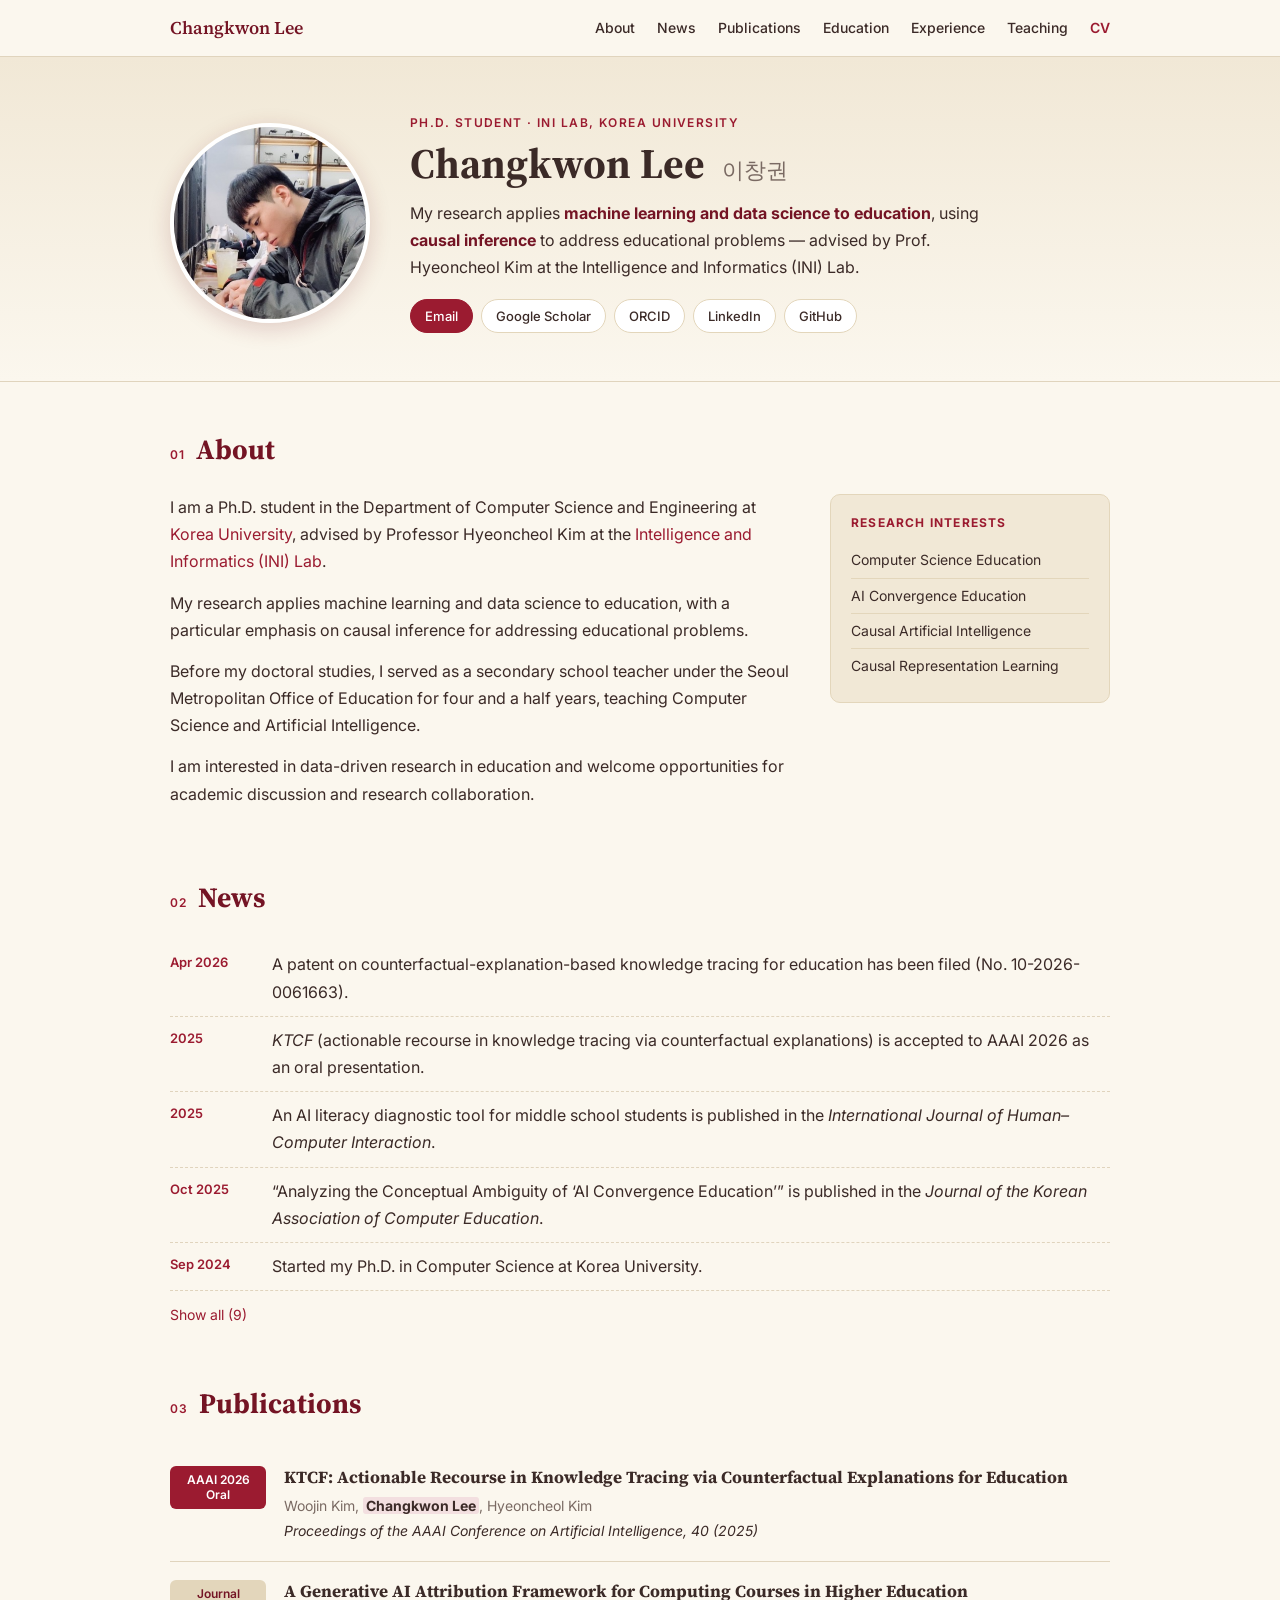
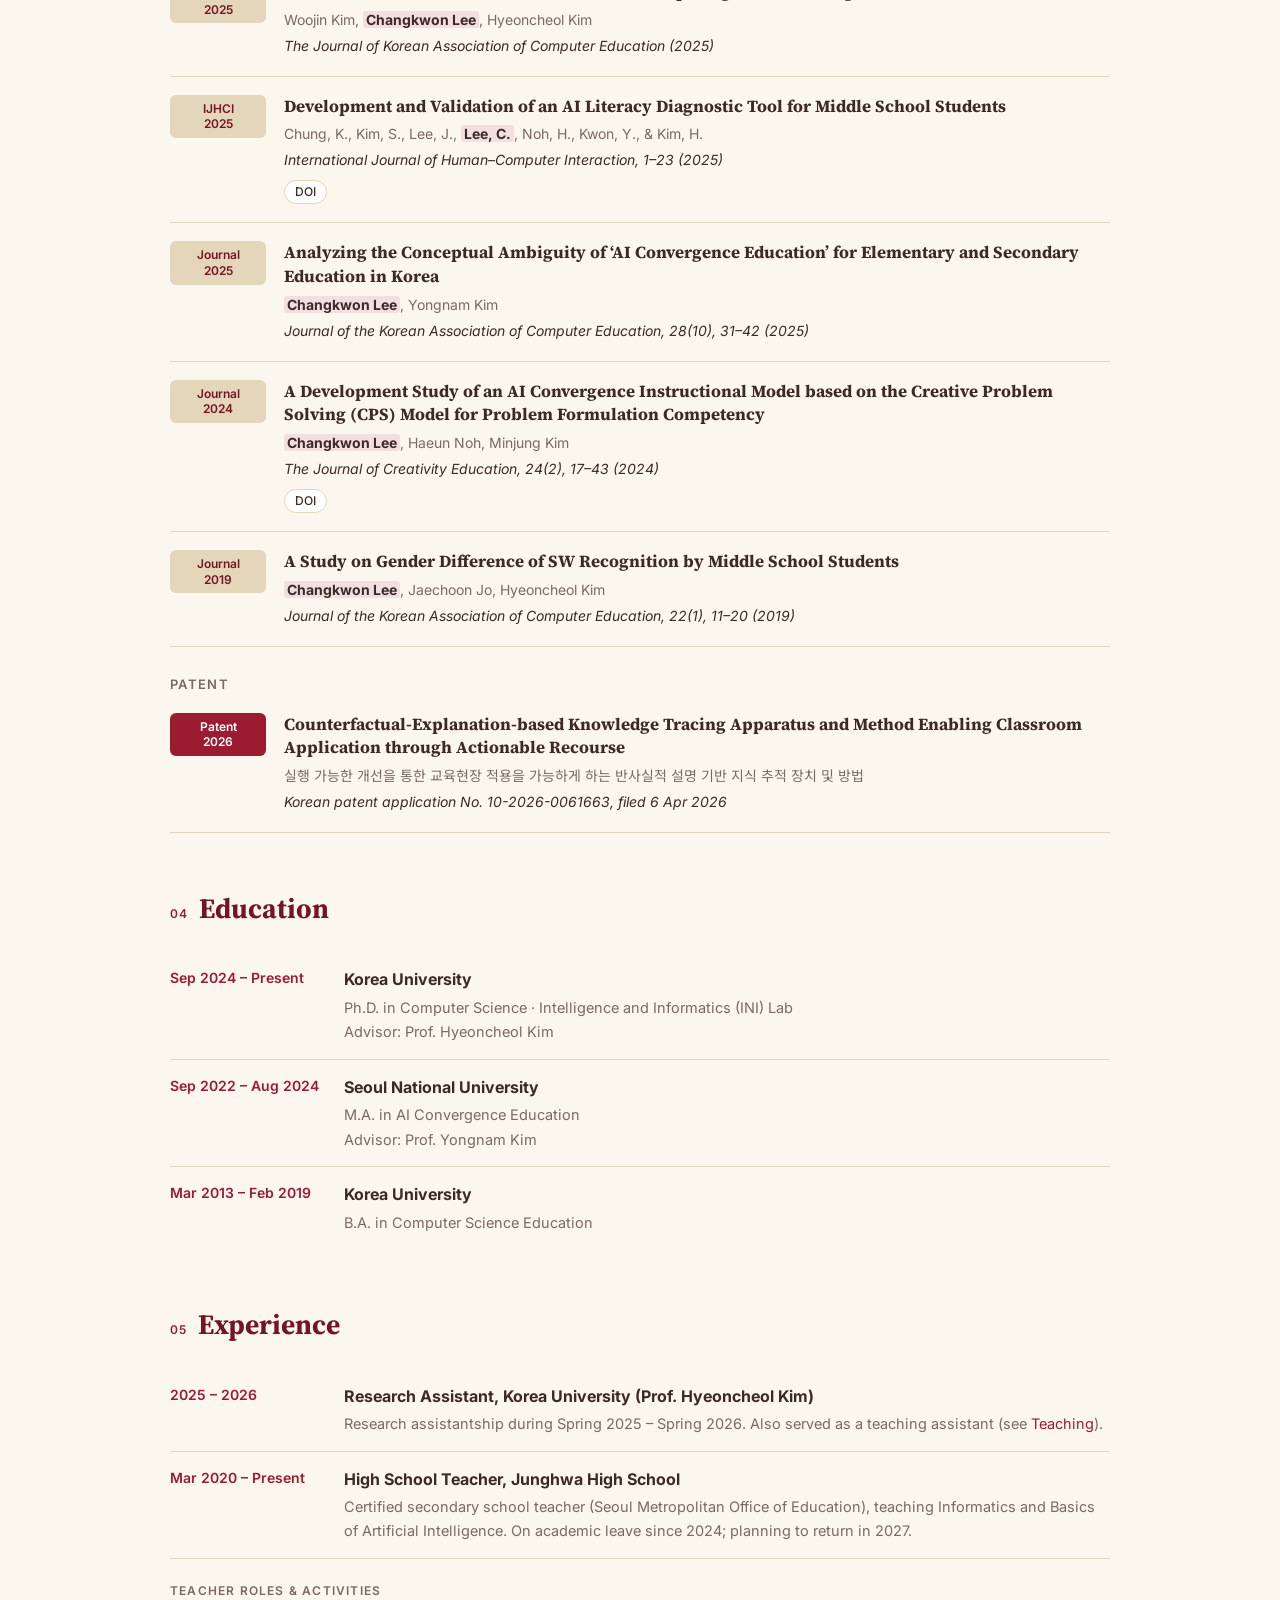
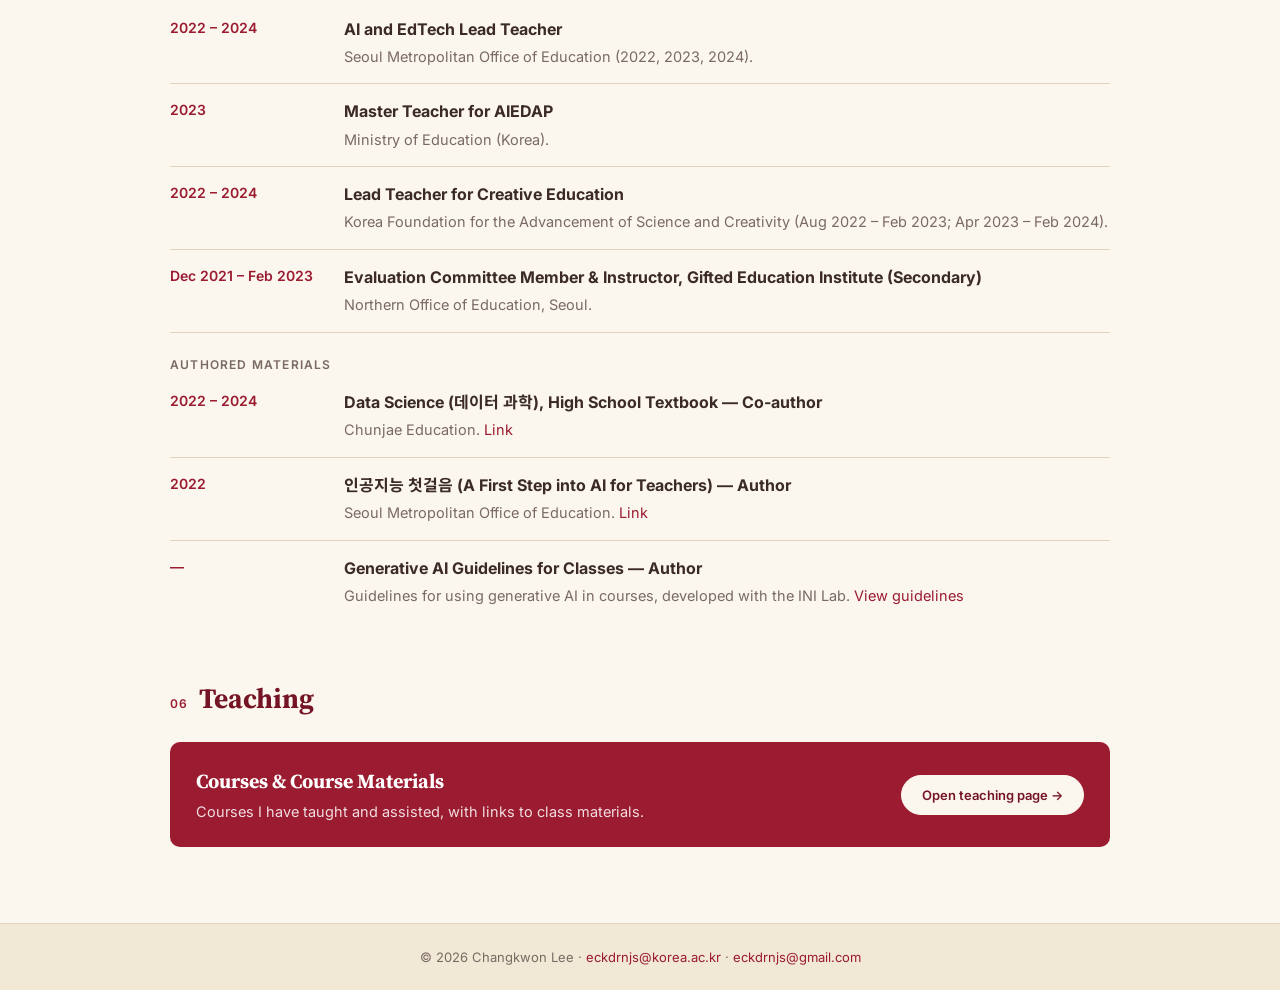
==== index.html @ 47984edf "Add personal website Single-page profile site (About, News, Publications, Education, Experience), a " ====
<!doctype html>
<html lang="en">
<head>
  <meta charset="utf-8">
  <meta name="viewport" content="width=device-width, initial-scale=1">
  <title>Changkwon Lee</title>
  <meta name="description" content="Changkwon Lee (이창권) — Ph.D. student at Korea University, INI Lab. Machine learning and causal inference for education.">
  <link rel="preconnect" href="https://fonts.googleapis.com">
  <link rel="preconnect" href="https://fonts.gstatic.com" crossorigin>
  <link href="https://fonts.googleapis.com/css2?family=Inter:wght@400;500;600&family=Noto+Sans+KR:wght@400;500&family=Source+Serif+4:wght@400;600&display=swap" rel="stylesheet">
  <link rel="stylesheet" href="css/style.css">
</head>
<body>

<header class="nav">
  <div class="nav-inner">
    <a class="brand" href="#top">Changkwon Lee</a>
    <ul>
      <li><a href="#about">About</a></li>
      <li><a href="#news">News</a></li>
      <li><a href="#publications">Publications</a></li>
      <li><a href="#education">Education</a></li>
      <li><a href="#experience">Experience</a></li>
      <li><a href="teaching.html">Teaching</a></li>
      <li><a class="cv" href="assets/Changkwon_Lee_CV.pdf" download>CV</a></li>
    </ul>
  </div>
</header>

<div class="hero" id="top">
  <div class="hero-inner">
    <img class="avatar" src="assets/profile.jpg" alt="Changkwon Lee">
    <div>
      <p class="eyebrow">Ph.D. Student · INI Lab, Korea University</p>
      <h1>Changkwon Lee <span>이창권</span></h1>
      <p class="lead">My research applies <b>machine learning and data science to education</b>, using <b>causal inference</b> to address educational problems — advised by Prof. Hyeoncheol Kim at the Intelligence and Informatics (INI) Lab.</p>
      <div class="links">
        <a class="btn primary" href="mailto:eckdrnjs@korea.ac.kr">Email</a>
        <a class="btn" href="https://scholar.google.com/citations?user=rTMNOsYAAAAJ&hl=en">Google Scholar</a>
        <a class="btn" href="https://orcid.org/0009-0001-4716-3654">ORCID</a>
        <a class="btn" href="https://www.linkedin.com/in/changkwon-lee-1b3546432/">LinkedIn</a>
        <a class="btn" href="https://github.com/imkwony">GitHub</a>
      </div>
    </div>
  </div>
</div>

<main>

<section id="about">
  <h2><small>01</small>About</h2>
  <div class="about-grid">
    <div>
      <p>I am a Ph.D. student in the Department of Computer Science and Engineering at <a href="https://www.korea.ac.kr/">Korea University</a>, advised by Professor Hyeoncheol Kim at the <a href="https://ini.korea.ac.kr/">Intelligence and Informatics (INI) Lab</a>.</p>
      <p>My research applies machine learning and data science to education, with a particular emphasis on causal inference for addressing educational problems.</p>
      <p>Before my doctoral studies, I served as a secondary school teacher under the Seoul Metropolitan Office of Education for four and a half years, teaching Computer Science and Artificial Intelligence.</p>
      <p>I am interested in data-driven research in education and welcome opportunities for academic discussion and research collaboration.</p>
    </div>
    <aside class="card">
      <h3>Research Interests</h3>
      <ul>
        <li>Computer Science Education</li>
        <li>AI Convergence Education</li>
        <li>Causal Artificial Intelligence</li>
        <li>Causal Representation Learning</li>
      </ul>
    </aside>
  </div>
</section>

<section id="news">
  <h2><small>02</small>News</h2>
  <ul class="news">
    <li><span class="date">Apr 2026</span><span>A patent on counterfactual-explanation-based knowledge tracing for education has been filed (No. 10-2026-0061663).</span></li>
    <li><span class="date">2025</span><span><i>KTCF</i> (actionable recourse in knowledge tracing via counterfactual explanations) is accepted to AAAI 2026 as an oral presentation.</span></li>
    <li><span class="date">2025</span><span>An AI literacy diagnostic tool for middle school students is published in the <i>International Journal of Human–Computer Interaction</i>.</span></li>
    <li><span class="date">Oct 2025</span><span>“Analyzing the Conceptual Ambiguity of ‘AI Convergence Education’” is published in the <i>Journal of the Korean Association of Computer Education</i>.</span></li>
    <li><span class="date">Sep 2024</span><span>Started my Ph.D. in Computer Science at Korea University.</span></li>
    <li class="extra"><span class="date">Aug 2024</span><span>Graduated with an M.A. in AI Convergence Education from Seoul National University.</span></li>
    <li class="extra"><span class="date">2024</span><span>A study on a CPS-based AI convergence instructional model is published in <i>The Journal of Creativity Education</i>.</span></li>
    <li class="extra"><span class="date">Mar 2020</span><span>Became a certified secondary school teacher in the Seoul Metropolitan Office of Education (Junghwa High School).</span></li>
    <li class="extra"><span class="date">Feb 2019</span><span>Graduated with a B.A. in Computer Science Education from Korea University.</span></li>
  </ul>
  <button class="more" id="news-more" type="button">Show all</button>
</section>

<section id="publications">
  <h2><small>03</small>Publications</h2>

  <article class="pub">
    <div class="tag">AAAI 2026<br>Oral</div>
    <div>
      <h3>KTCF: Actionable Recourse in Knowledge Tracing via Counterfactual Explanations for Education</h3>
      <div class="authors">Woojin Kim, <b>Changkwon Lee</b>, Hyeoncheol Kim</div>
      <div class="venue">Proceedings of the AAAI Conference on Artificial Intelligence, 40 (2025)</div>
    </div>
  </article>

  <article class="pub">
    <div class="tag alt">Journal<br>2025</div>
    <div>
      <h3>A Generative AI Attribution Framework for Computing Courses in Higher Education</h3>
      <div class="authors">Woojin Kim, <b>Changkwon Lee</b>, Hyeoncheol Kim</div>
      <div class="venue">The Journal of Korean Association of Computer Education (2025)</div>
    </div>
  </article>

  <article class="pub">
    <div class="tag alt">IJHCI<br>2025</div>
    <div>
      <h3>Development and Validation of an AI Literacy Diagnostic Tool for Middle School Students</h3>
      <div class="authors">Chung, K., Kim, S., Lee, J., <b>Lee, C.</b>, Noh, H., Kwon, Y., &amp; Kim, H.</div>
      <div class="venue">International Journal of Human–Computer Interaction, 1–23 (2025)</div>
      <div class="links"><a class="btn" href="https://doi.org/10.1080/10447318.2025.2595309">DOI</a></div>
    </div>
  </article>

  <article class="pub">
    <div class="tag alt">Journal<br>2025</div>
    <div>
      <h3>Analyzing the Conceptual Ambiguity of ‘AI Convergence Education’ for Elementary and Secondary Education in Korea</h3>
      <div class="authors"><b>Changkwon Lee</b>, Yongnam Kim</div>
      <div class="venue">Journal of the Korean Association of Computer Education, 28(10), 31–42 (2025)</div>
    </div>
  </article>

  <article class="pub">
    <div class="tag alt">Journal<br>2024</div>
    <div>
      <h3>A Development Study of an AI Convergence Instructional Model based on the Creative Problem Solving (CPS) Model for Problem Formulation Competency</h3>
      <div class="authors"><b>Changkwon Lee</b>, Haeun Noh, Minjung Kim</div>
      <div class="venue">The Journal of Creativity Education, 24(2), 17–43 (2024)</div>
      <div class="links"><a class="btn" href="http://dx.doi.org/10.36358/JCE.2024.24.2.17">DOI</a></div>
    </div>
  </article>

  <article class="pub">
    <div class="tag alt">Journal<br>2019</div>
    <div>
      <h3>A Study on Gender Difference of SW Recognition by Middle School Students</h3>
      <div class="authors"><b>Changkwon Lee</b>, Jaechoon Jo, Hyeoncheol Kim</div>
      <div class="venue">Journal of the Korean Association of Computer Education, 22(1), 11–20 (2019)</div>
    </div>
  </article>

  <p class="subhead">Patent</p>
  <article class="pub">
    <div class="tag">Patent<br>2026</div>
    <div>
      <h3>Counterfactual-Explanation-based Knowledge Tracing Apparatus and Method Enabling Classroom Application through Actionable Recourse</h3>
      <div class="authors">실행 가능한 개선을 통한 교육현장 적용을 가능하게 하는 반사실적 설명 기반 지식 추적 장치 및 방법</div>
      <div class="venue">Korean patent application No. 10-2026-0061663, filed 6 Apr 2026</div>
    </div>
  </article>
</section>

<section id="education">
  <h2><small>04</small>Education</h2>
  <div class="tl">
    <div class="when">Sep 2024 – Present</div>
    <div><h3>Korea University</h3><p>Ph.D. in Computer Science · Intelligence and Informatics (INI) Lab<br>Advisor: Prof. Hyeoncheol Kim</p></div>
  </div>
  <div class="tl">
    <div class="when">Sep 2022 – Aug 2024</div>
    <div><h3>Seoul National University</h3><p>M.A. in AI Convergence Education<br>Advisor: Prof. Yongnam Kim</p></div>
  </div>
  <div class="tl">
    <div class="when">Mar 2013 – Feb 2019</div>
    <div><h3>Korea University</h3><p>B.A. in Computer Science Education</p></div>
  </div>
</section>

<section id="experience">
  <h2><small>05</small>Experience</h2>

  <div class="tl">
    <div class="when">2025 – 2026</div>
    <div><h3>Research Assistant, Korea University (Prof. Hyeoncheol Kim)</h3><p>Research assistantship during Spring 2025 – Spring 2026. Also served as a teaching assistant (see <a href="teaching.html">Teaching</a>).</p></div>
  </div>
  <div class="tl">
    <div class="when">Mar 2020 – Present</div>
    <div><h3>High School Teacher, Junghwa High School</h3><p>Certified secondary school teacher (Seoul Metropolitan Office of Education), teaching Informatics and Basics of Artificial Intelligence. On academic leave since 2024; planning to return in 2027.</p></div>
  </div>

  <p class="tl-group">Teacher Roles &amp; Activities</p>
  <div class="tl">
    <div class="when">2022 – 2024</div>
    <div><h3>AI and EdTech Lead Teacher</h3><p>Seoul Metropolitan Office of Education (2022, 2023, 2024).</p></div>
  </div>
  <div class="tl">
    <div class="when">2023</div>
    <div><h3>Master Teacher for AIEDAP</h3><p>Ministry of Education (Korea).</p></div>
  </div>
  <div class="tl">
    <div class="when">2022 – 2024</div>
    <div><h3>Lead Teacher for Creative Education</h3><p>Korea Foundation for the Advancement of Science and Creativity (Aug 2022 – Feb 2023; Apr 2023 – Feb 2024).</p></div>
  </div>
  <div class="tl">
    <div class="when">Dec 2021 – Feb 2023</div>
    <div><h3>Evaluation Committee Member &amp; Instructor, Gifted Education Institute (Secondary)</h3><p>Northern Office of Education, Seoul.</p></div>
  </div>

  <p class="tl-group">Authored Materials</p>
  <div class="tl">
    <div class="when">2022 – 2024</div>
    <div><h3>Data Science (데이터 과학), High School Textbook — Co-author</h3><p>Chunjae Education. <a href="https://text.tsherpa.co.kr/high/book.html?bookcode=text-high-info-30-info-04">Link</a></p></div>
  </div>
  <div class="tl">
    <div class="when">2022</div>
    <div><h3>인공지능 첫걸음 (A First Step into AI for Teachers) — Author</h3><p>Seoul Metropolitan Office of Education. <a href="https://buseo.sen.go.kr/buseo/bu10/user/bbs/BD_selectBbs.do?q_bbsSn=1240&amp;q_bbsDocNo=20221228140903000">Link</a></p></div>
  </div>
  <div class="tl">
    <div class="when">—</div>
    <div><h3>Generative AI Guidelines for Classes — Author</h3><p>Guidelines for using generative AI in courses, developed with the INI Lab. <a href="https://ini.korea.ac.kr/pages/guidelines/">View guidelines</a></p></div>
  </div>
</section>

<section id="teaching">
  <h2><small>06</small>Teaching</h2>
  <div class="teach-card">
    <div>
      <h3>Courses &amp; Course Materials</h3>
      <p>Courses I have taught and assisted, with links to class materials.</p>
    </div>
    <a class="btn" href="teaching.html">Open teaching page →</a>
  </div>
</section>

</main>

<footer>
  © <span id="year"></span> Changkwon Lee · <a href="mailto:eckdrnjs@korea.ac.kr">eckdrnjs@korea.ac.kr</a> · <a href="mailto:eckdrnjs@gmail.com">eckdrnjs@gmail.com</a>
</footer>

<script src="js/main.js"></script>
</body>
</html>
---- css/style.css ----
:root {
  --crimson: #9b1b30;
  --crimson-dark: #741424;
  --crimson-soft: #f3dfe0;
  --beige: #f1e8d6;
  --beige-dark: #e3d6bb;
  --cream: #fbf7ee;
  --ink: #3b2a27;
  --muted: #7a6a63;
  --line: #e0d4bd;
  --serif: "Source Serif 4", "Noto Serif KR", Georgia, serif;
  --sans: "Inter", "Noto Sans KR", system-ui, -apple-system, "Segoe UI", sans-serif;
}

* { box-sizing: border-box; }
html { scroll-behavior: smooth; scroll-padding-top: 72px; }
body {
  margin: 0;
  background: var(--cream);
  color: var(--ink);
  font-family: var(--sans);
  font-size: 16px;
  line-height: 1.7;
}
a { color: var(--crimson); text-decoration: none; }
a:hover { text-decoration: underline; }

/* ---------- nav ---------- */
.nav {
  position: sticky; top: 0; z-index: 10;
  background: rgba(251, 247, 238, .92);
  backdrop-filter: blur(8px);
  border-bottom: 1px solid var(--line);
}
.nav-inner {
  max-width: 980px; margin: 0 auto; padding: 0 20px;
  display: flex; align-items: center; justify-content: space-between;
  height: 56px;
}
.brand { font-family: var(--serif); font-weight: 600; font-size: 18px; color: var(--crimson-dark); }
.nav ul { display: flex; gap: 22px; list-style: none; margin: 0; padding: 0; }
.nav ul a { color: var(--ink); font-size: 14px; font-weight: 500; }
.nav ul a:hover { color: var(--crimson); text-decoration: none; }
.nav ul a.cv { color: var(--crimson); font-weight: 600; }

/* ---------- hero ---------- */
.hero {
  background: linear-gradient(180deg, var(--beige) 0%, var(--cream) 100%);
  border-bottom: 1px solid var(--line);
}
.hero-inner {
  max-width: 980px; margin: 0 auto; padding: 56px 20px 48px;
  display: flex; gap: 40px; align-items: center;
}
.avatar {
  width: 200px; height: 200px; border-radius: 50%; object-fit: cover; object-position: 50% 30%;
  border: 4px solid #fff; box-shadow: 0 6px 22px rgba(116, 20, 36, .18); flex: none;
}
.eyebrow {
  font-size: 12px; font-weight: 600; letter-spacing: .12em; text-transform: uppercase;
  color: var(--crimson); margin: 0 0 6px;
}
.hero h1 { font-family: var(--serif); font-size: 42px; line-height: 1.15; margin: 0 0 12px; color: var(--ink); }
.hero h1 span { font-size: 22px; font-weight: 400; color: var(--muted); margin-left: 8px; }
.hero p.lead { margin: 0 0 18px; max-width: 580px; }
.hero p.lead b { color: var(--crimson-dark); }
.links { display: flex; flex-wrap: wrap; gap: 8px; }
.btn {
  display: inline-block; padding: 5px 14px; font-size: 13px; font-weight: 500;
  border: 1px solid var(--beige-dark); border-radius: 999px; background: #fff; color: var(--ink);
}
.btn:hover { border-color: var(--crimson); color: var(--crimson); text-decoration: none; }
.btn.primary { background: var(--crimson); border-color: var(--crimson); color: #fff; }
.btn.primary:hover { background: var(--crimson-dark); color: #fff; }

/* ---------- sections ---------- */
main { max-width: 980px; margin: 0 auto; padding: 0 20px 60px; }
section { padding: 44px 0 8px; }
section > h2 {
  font-family: var(--serif); font-size: 28px; margin: 0 0 20px; color: var(--crimson-dark);
  display: flex; align-items: baseline; gap: 12px;
}
section > h2 small { font-family: var(--sans); font-size: 12px; font-weight: 600; color: var(--crimson); letter-spacing: .05em; }

.about-grid { display: grid; grid-template-columns: 1fr 280px; gap: 36px; align-items: start; }
.about-grid p { margin: 0 0 14px; }
.card { background: var(--beige); border: 1px solid var(--beige-dark); border-radius: 10px; padding: 18px 20px; }
.card h3 { margin: 0 0 10px; font-size: 12px; letter-spacing: .1em; text-transform: uppercase; color: var(--crimson); }
.card ul { margin: 0; padding: 0; list-style: none; }
.card li { padding: 7px 0; border-top: 1px solid var(--beige-dark); font-size: 14px; line-height: 1.45; }
.card li:first-child { border-top: 0; }

/* news */
.news { list-style: none; margin: 0; padding: 0; }
.news li { display: grid; grid-template-columns: 90px 1fr; gap: 12px; padding: 10px 0; border-bottom: 1px dashed var(--line); }
.news .date { font-size: 13px; font-weight: 600; color: var(--crimson); }
.news li.extra { display: none; }
.news.open li.extra { display: grid; }
.more { margin-top: 12px; background: none; border: 0; color: var(--crimson); font: inherit; font-size: 14px; cursor: pointer; padding: 0; }
.more:hover { text-decoration: underline; }

/* publications */
.pub { display: grid; grid-template-columns: 96px 1fr; gap: 18px; padding: 18px 0; border-bottom: 1px solid var(--line); }
.tag {
  height: fit-content; text-align: center; font-size: 12px; font-weight: 600; line-height: 1.3;
  padding: 6px 4px; border-radius: 6px; background: var(--crimson); color: #fff;
}
.tag.alt { background: var(--beige-dark); color: var(--crimson-dark); }
.pub h3 { margin: 0 0 4px; font-family: var(--serif); font-size: 17px; line-height: 1.4; }
.pub .authors { font-size: 14px; color: var(--muted); }
.pub .authors b { color: var(--ink); background: var(--crimson-soft); padding: 0 3px; border-radius: 3px; }
.pub .venue { font-size: 14px; font-style: italic; margin-top: 2px; }
.pub .links { margin-top: 8px; }
.pub .btn { padding: 1px 10px; font-size: 12px; }
.subhead { font-size: 13px; font-weight: 600; text-transform: uppercase; letter-spacing: .1em; color: var(--muted); margin: 26px 0 0; }

/* timeline */
.tl { display: grid; grid-template-columns: 150px 1fr; gap: 6px 24px; padding: 14px 0; border-bottom: 1px solid var(--line); }
.tl:last-child { border-bottom: 0; }
.tl .when { font-size: 14px; font-weight: 600; color: var(--crimson); }
.tl h3 { margin: 0; font-size: 16px; }
.tl p { margin: 2px 0 0; font-size: 14.5px; color: var(--muted); }
.tl-group { font-size: 12px; font-weight: 600; letter-spacing: .1em; text-transform: uppercase; color: var(--muted); margin: 22px 0 0; }

/* teaching */
.teach-card { display: flex; gap: 20px; justify-content: space-between; align-items: center; flex-wrap: wrap; background: var(--crimson); color: #fff; border-radius: 10px; padding: 22px 26px; margin-bottom: 8px; }
.teach-card h3 { margin: 0 0 2px; font-family: var(--serif); font-size: 20px; }
.teach-card p { margin: 0; opacity: .85; font-size: 14.5px; }
.teach-card .btn { background: var(--cream); border-color: var(--cream); color: var(--crimson-dark); font-weight: 600; padding: 8px 20px; }
.teach-card .btn:hover { background: #fff; color: var(--crimson); }

footer { border-top: 1px solid var(--line); background: var(--beige); text-align: center; font-size: 13px; color: var(--muted); padding: 22px 20px; }

/* ---------- mobile ---------- */
@media (max-width: 760px) {
  .nav ul { gap: 12px; overflow-x: auto; }
  .nav ul a { font-size: 13px; white-space: nowrap; }
  .brand { display: none; }
  .hero-inner { flex-direction: column; text-align: center; padding-top: 36px; }
  .hero h1 { font-size: 34px; }
  .links { justify-content: center; }
  .about-grid { grid-template-columns: 1fr; }
  .pub { grid-template-columns: 1fr; gap: 8px; }
  .tag { width: fit-content; padding: 3px 12px; }
  .tl { grid-template-columns: 1fr; gap: 2px; }
  .news li { grid-template-columns: 1fr; gap: 0; }
}

/* ---------- teaching page ---------- */
.teaching-page { padding-top: 40px; }
.page-title { font-family: var(--serif); font-size: 34px; margin: 0 0 6px; color: var(--crimson-dark); }
.page-sub { color: var(--muted); margin: 0 0 12px; font-size: 15px; }
h2.year { font-family: var(--serif); font-size: 22px; margin: 34px 0 10px; color: var(--crimson-dark); }
h2.year.in-progress { margin-top: 54px; padding-top: 24px; border-top: 2px solid var(--crimson); }
.table-wrap { overflow-x: auto; }
table.courses { width: 100%; border-collapse: collapse; font-size: 14.5px; }
.courses th { text-align: left; font-size: 12px; letter-spacing: .08em; text-transform: uppercase; color: var(--muted); border-bottom: 2px solid var(--beige-dark); padding: 8px 12px; }
.courses td { padding: 10px 12px; border-bottom: 1px solid var(--line); vertical-align: middle; }
.courses tbody tr:hover { background: var(--beige); }
.courses .none { color: var(--muted); }
.courses .btn { padding: 1px 12px; font-size: 12.5px; white-space: nowrap; }

dialog#gate { border: 1px solid var(--beige-dark); border-radius: 12px; padding: 24px 26px; background: var(--cream); color: var(--ink); width: min(360px, 90vw); box-shadow: 0 12px 40px rgba(59, 42, 39, .3); }
dialog#gate::backdrop { background: rgba(59, 42, 39, .45); }
#gate h3 { margin: 0 0 14px; font-family: var(--serif); color: var(--crimson-dark); }
#gate label { display: block; font-size: 13px; font-weight: 500; margin-bottom: 10px; }
#gate input { display: block; width: 100%; margin-top: 4px; padding: 8px 10px; font: inherit; border: 1px solid var(--beige-dark); border-radius: 6px; background: #fff; }
#gate input:focus { outline: 2px solid var(--crimson); outline-offset: 0; }
#gate .err { color: var(--crimson); font-size: 13px; margin: 0 0 8px; }
#gate .actions { display: flex; justify-content: flex-end; gap: 8px; margin-top: 14px; }
#gate .btn { cursor: pointer; font: inherit; font-size: 13px; padding: 6px 16px; }
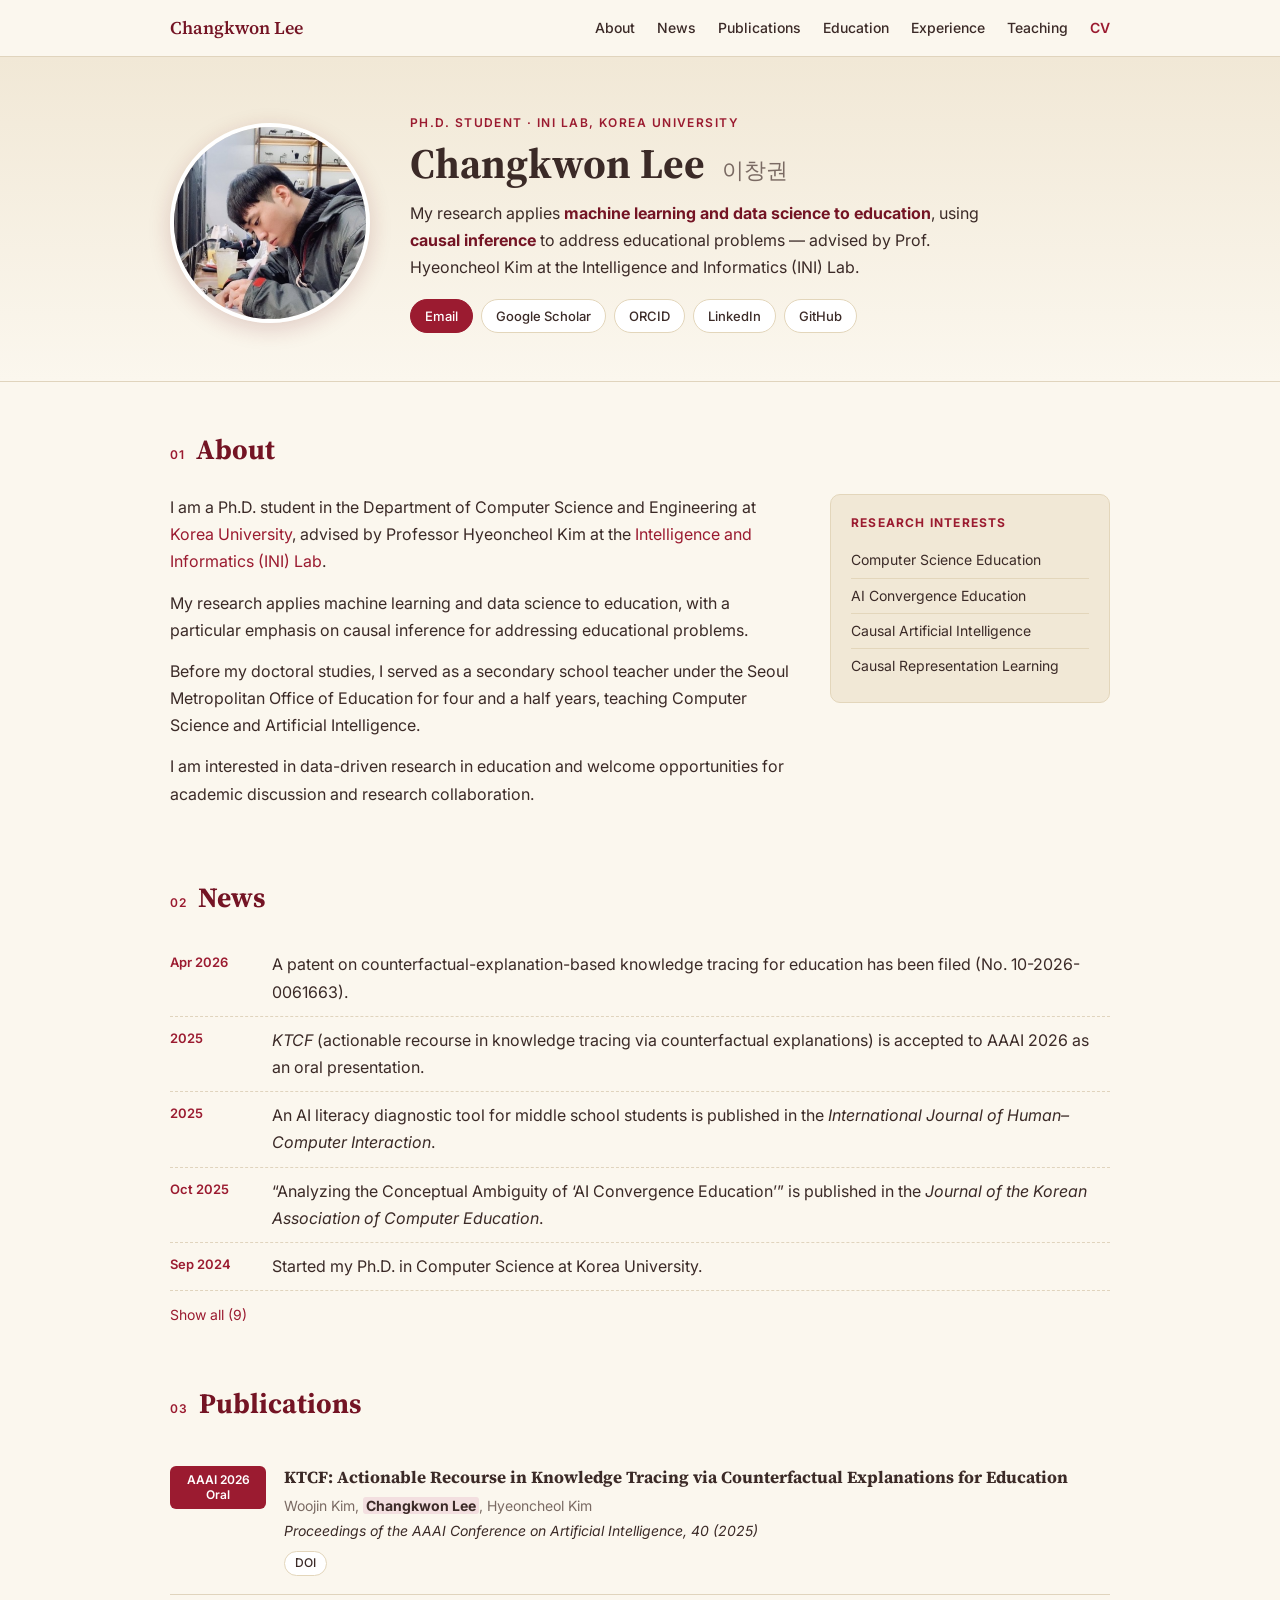
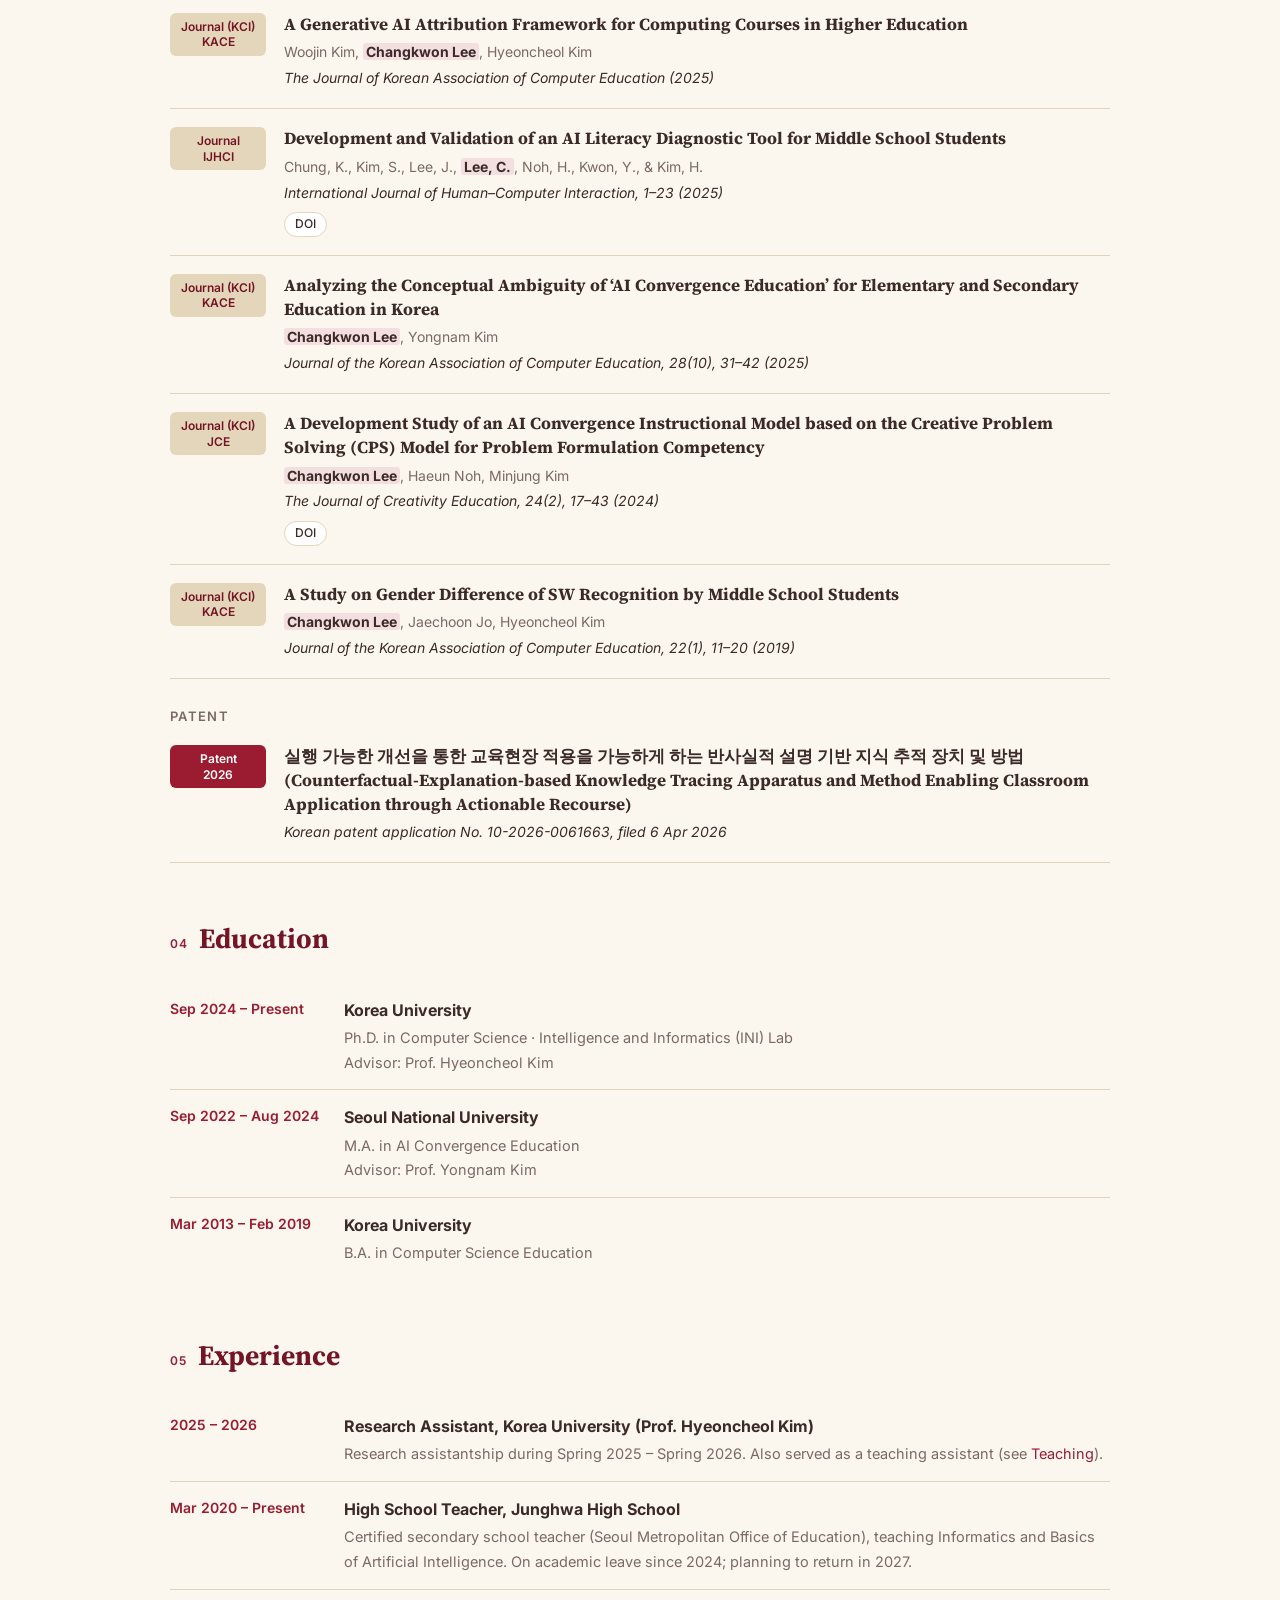
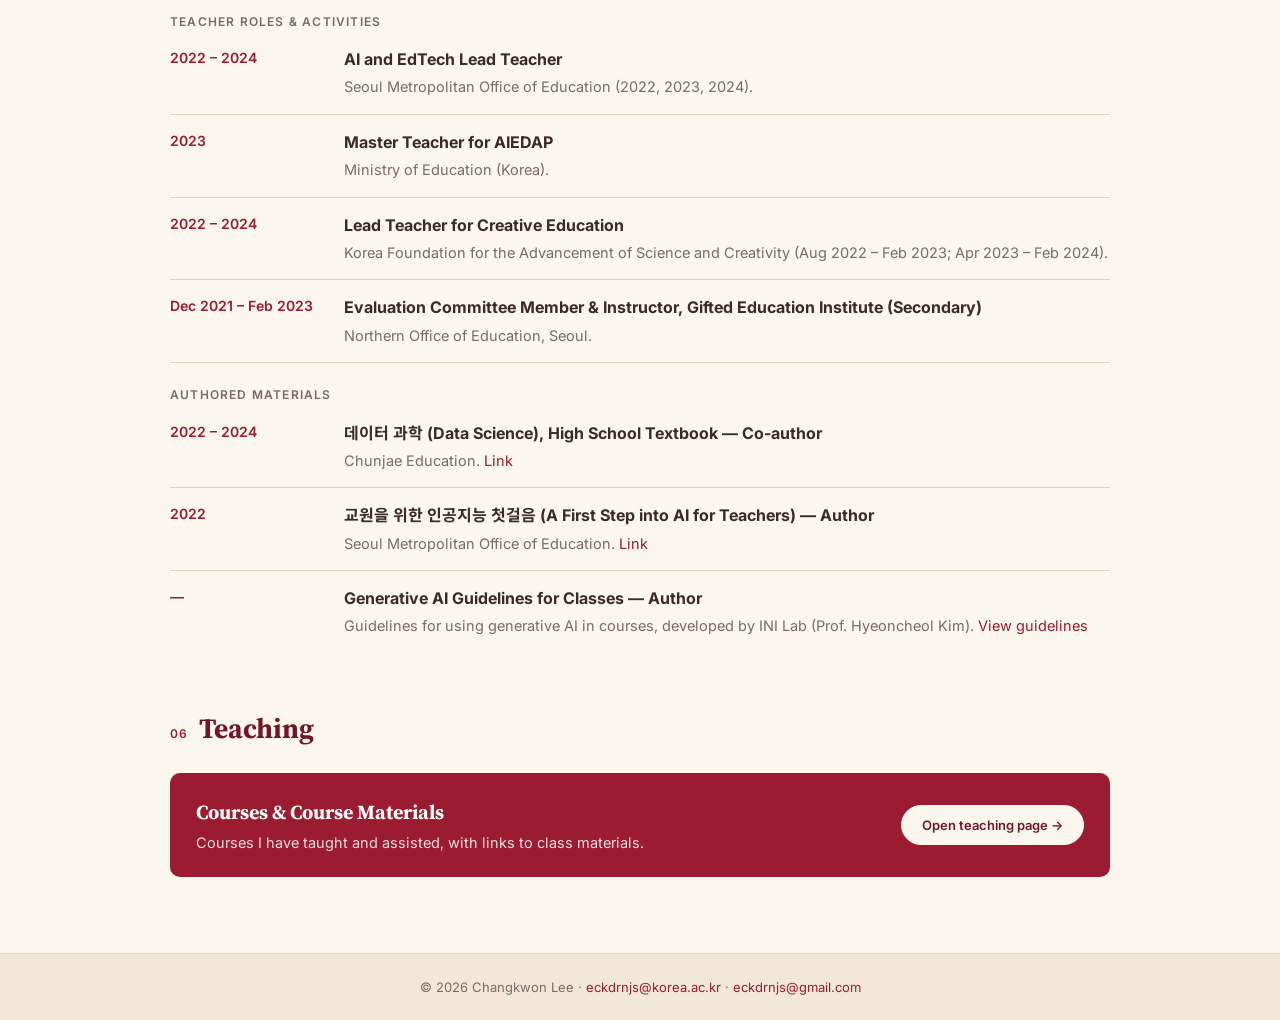
==== commit c46caf1a: "Update publications, naming order and guideline description - Add KTCF DOI - Journal tags now show J" ====
--- a/index.html
+++ b/index.html
@@ -93,11 +93,12 @@
       <h3>KTCF: Actionable Recourse in Knowledge Tracing via Counterfactual Explanations for Education</h3>
       <div class="authors">Woojin Kim, <b>Changkwon Lee</b>, Hyeoncheol Kim</div>
       <div class="venue">Proceedings of the AAAI Conference on Artificial Intelligence, 40 (2025)</div>
-    </div>
-  </article>
-
-  <article class="pub">
-    <div class="tag alt">Journal<br>2025</div>
+      <div class="links"><a class="btn" href="https://doi.org/10.1609/aaai.v40i45.41216">DOI</a></div>
+    </div>
+  </article>
+
+  <article class="pub">
+    <div class="tag alt">Journal (KCI)<br>KACE</div>
     <div>
       <h3>A Generative AI Attribution Framework for Computing Courses in Higher Education</h3>
       <div class="authors">Woojin Kim, <b>Changkwon Lee</b>, Hyeoncheol Kim</div>
@@ -106,7 +107,7 @@
   </article>
 
   <article class="pub">
-    <div class="tag alt">IJHCI<br>2025</div>
+    <div class="tag alt">Journal<br>IJHCI</div>
     <div>
       <h3>Development and Validation of an AI Literacy Diagnostic Tool for Middle School Students</h3>
       <div class="authors">Chung, K., Kim, S., Lee, J., <b>Lee, C.</b>, Noh, H., Kwon, Y., &amp; Kim, H.</div>
@@ -116,7 +117,7 @@
   </article>
 
   <article class="pub">
-    <div class="tag alt">Journal<br>2025</div>
+    <div class="tag alt">Journal (KCI)<br>KACE</div>
     <div>
       <h3>Analyzing the Conceptual Ambiguity of ‘AI Convergence Education’ for Elementary and Secondary Education in Korea</h3>
       <div class="authors"><b>Changkwon Lee</b>, Yongnam Kim</div>
@@ -125,7 +126,7 @@
   </article>
 
   <article class="pub">
-    <div class="tag alt">Journal<br>2024</div>
+    <div class="tag alt">Journal (KCI)<br>JCE</div>
     <div>
       <h3>A Development Study of an AI Convergence Instructional Model based on the Creative Problem Solving (CPS) Model for Problem Formulation Competency</h3>
       <div class="authors"><b>Changkwon Lee</b>, Haeun Noh, Minjung Kim</div>
@@ -135,7 +136,7 @@
   </article>
 
   <article class="pub">
-    <div class="tag alt">Journal<br>2019</div>
+    <div class="tag alt">Journal (KCI)<br>KACE</div>
     <div>
       <h3>A Study on Gender Difference of SW Recognition by Middle School Students</h3>
       <div class="authors"><b>Changkwon Lee</b>, Jaechoon Jo, Hyeoncheol Kim</div>
@@ -147,8 +148,7 @@
   <article class="pub">
     <div class="tag">Patent<br>2026</div>
     <div>
-      <h3>Counterfactual-Explanation-based Knowledge Tracing Apparatus and Method Enabling Classroom Application through Actionable Recourse</h3>
-      <div class="authors">실행 가능한 개선을 통한 교육현장 적용을 가능하게 하는 반사실적 설명 기반 지식 추적 장치 및 방법</div>
+      <h3>실행 가능한 개선을 통한 교육현장 적용을 가능하게 하는 반사실적 설명 기반 지식 추적 장치 및 방법 (Counterfactual-Explanation-based Knowledge Tracing Apparatus and Method Enabling Classroom Application through Actionable Recourse)</h3>
       <div class="venue">Korean patent application No. 10-2026-0061663, filed 6 Apr 2026</div>
     </div>
   </article>
@@ -203,15 +203,15 @@
   <p class="tl-group">Authored Materials</p>
   <div class="tl">
     <div class="when">2022 – 2024</div>
-    <div><h3>Data Science (데이터 과학), High School Textbook — Co-author</h3><p>Chunjae Education. <a href="https://text.tsherpa.co.kr/high/book.html?bookcode=text-high-info-30-info-04">Link</a></p></div>
+    <div><h3>데이터 과학 (Data Science), High School Textbook — Co-author</h3><p>Chunjae Education. <a href="https://text.tsherpa.co.kr/high/book.html?bookcode=text-high-info-30-info-04">Link</a></p></div>
   </div>
   <div class="tl">
     <div class="when">2022</div>
-    <div><h3>인공지능 첫걸음 (A First Step into AI for Teachers) — Author</h3><p>Seoul Metropolitan Office of Education. <a href="https://buseo.sen.go.kr/buseo/bu10/user/bbs/BD_selectBbs.do?q_bbsSn=1240&amp;q_bbsDocNo=20221228140903000">Link</a></p></div>
+    <div><h3>교원을 위한 인공지능 첫걸음 (A First Step into AI for Teachers) — Author</h3><p>Seoul Metropolitan Office of Education. <a href="https://buseo.sen.go.kr/buseo/bu10/user/bbs/BD_selectBbs.do?q_bbsSn=1240&amp;q_bbsDocNo=20221228140903000">Link</a></p></div>
   </div>
   <div class="tl">
     <div class="when">—</div>
-    <div><h3>Generative AI Guidelines for Classes — Author</h3><p>Guidelines for using generative AI in courses, developed with the INI Lab. <a href="https://ini.korea.ac.kr/pages/guidelines/">View guidelines</a></p></div>
+    <div><h3>Generative AI Guidelines for Classes — Author</h3><p>Guidelines for using generative AI in courses, developed by INI Lab (Prof. Hyeoncheol Kim). <a href="https://ini.korea.ac.kr/pages/guidelines/">View guidelines</a></p></div>
   </div>
 </section>
 
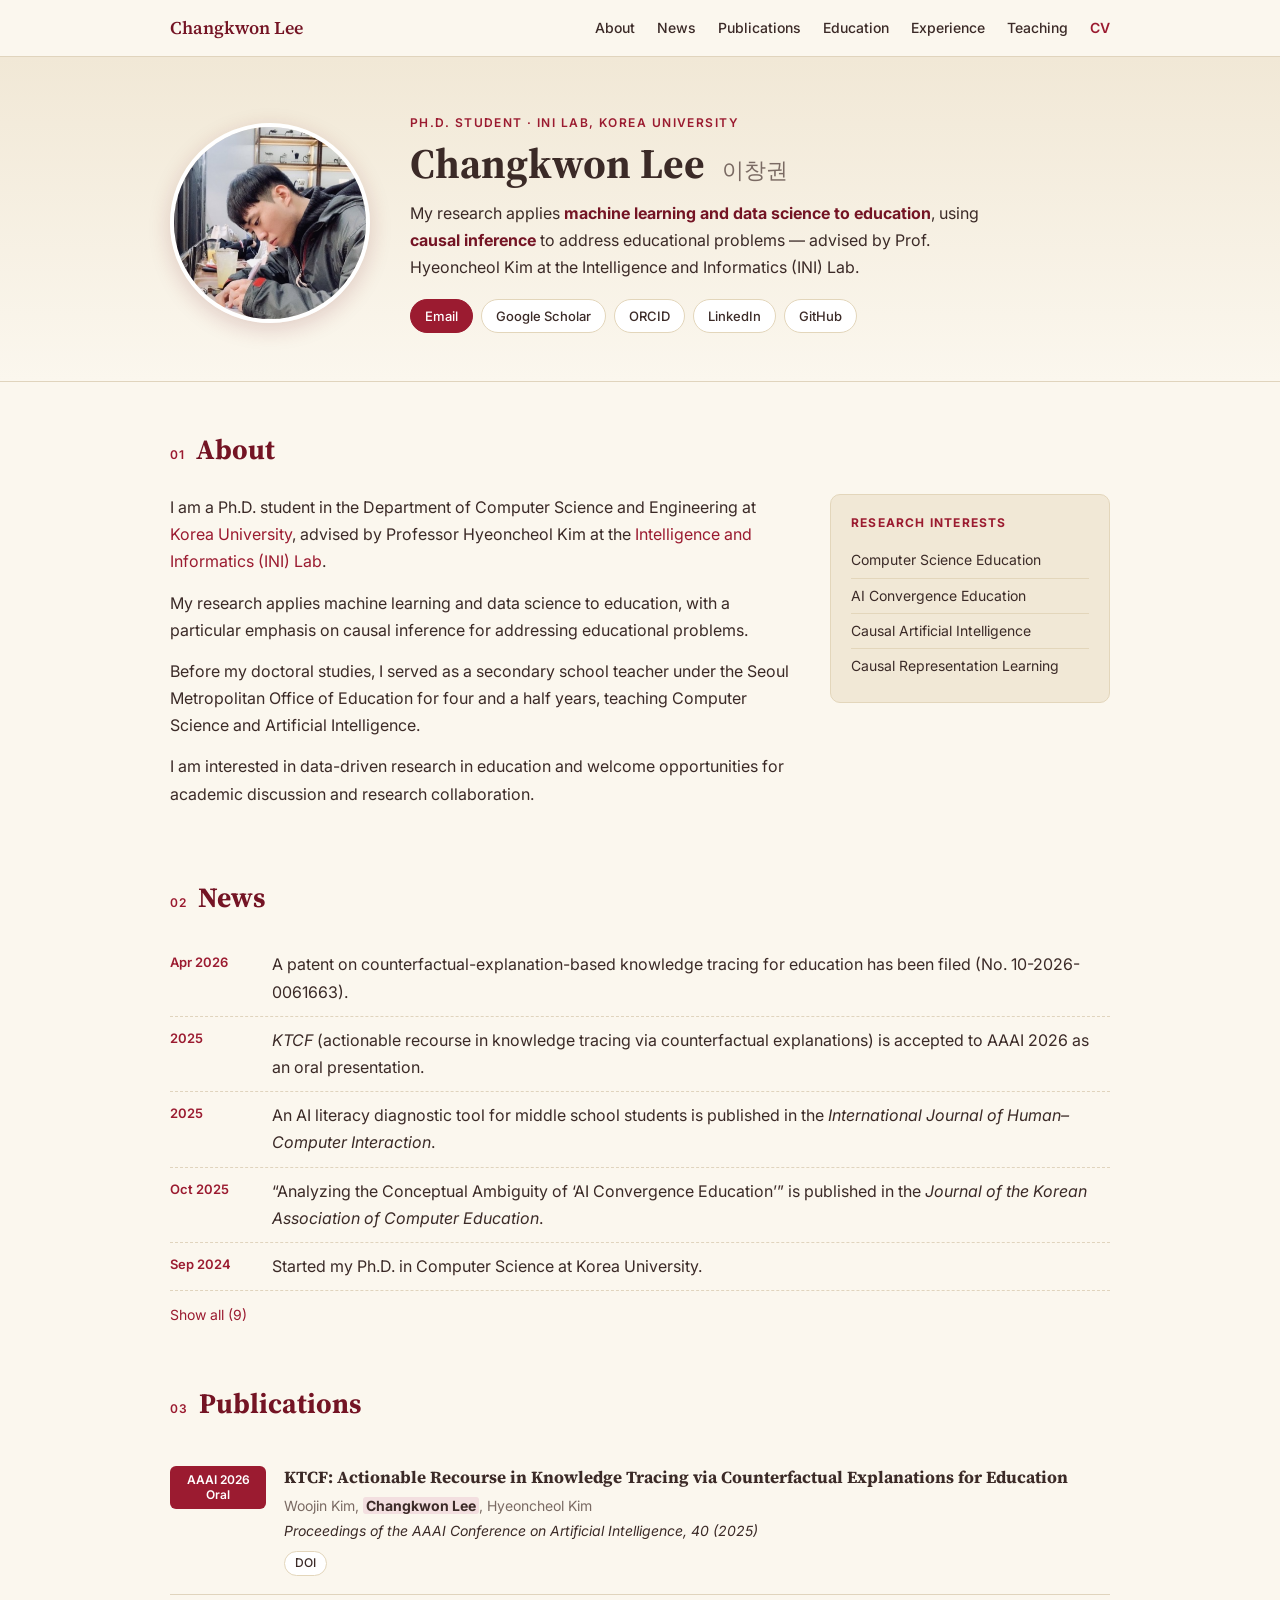
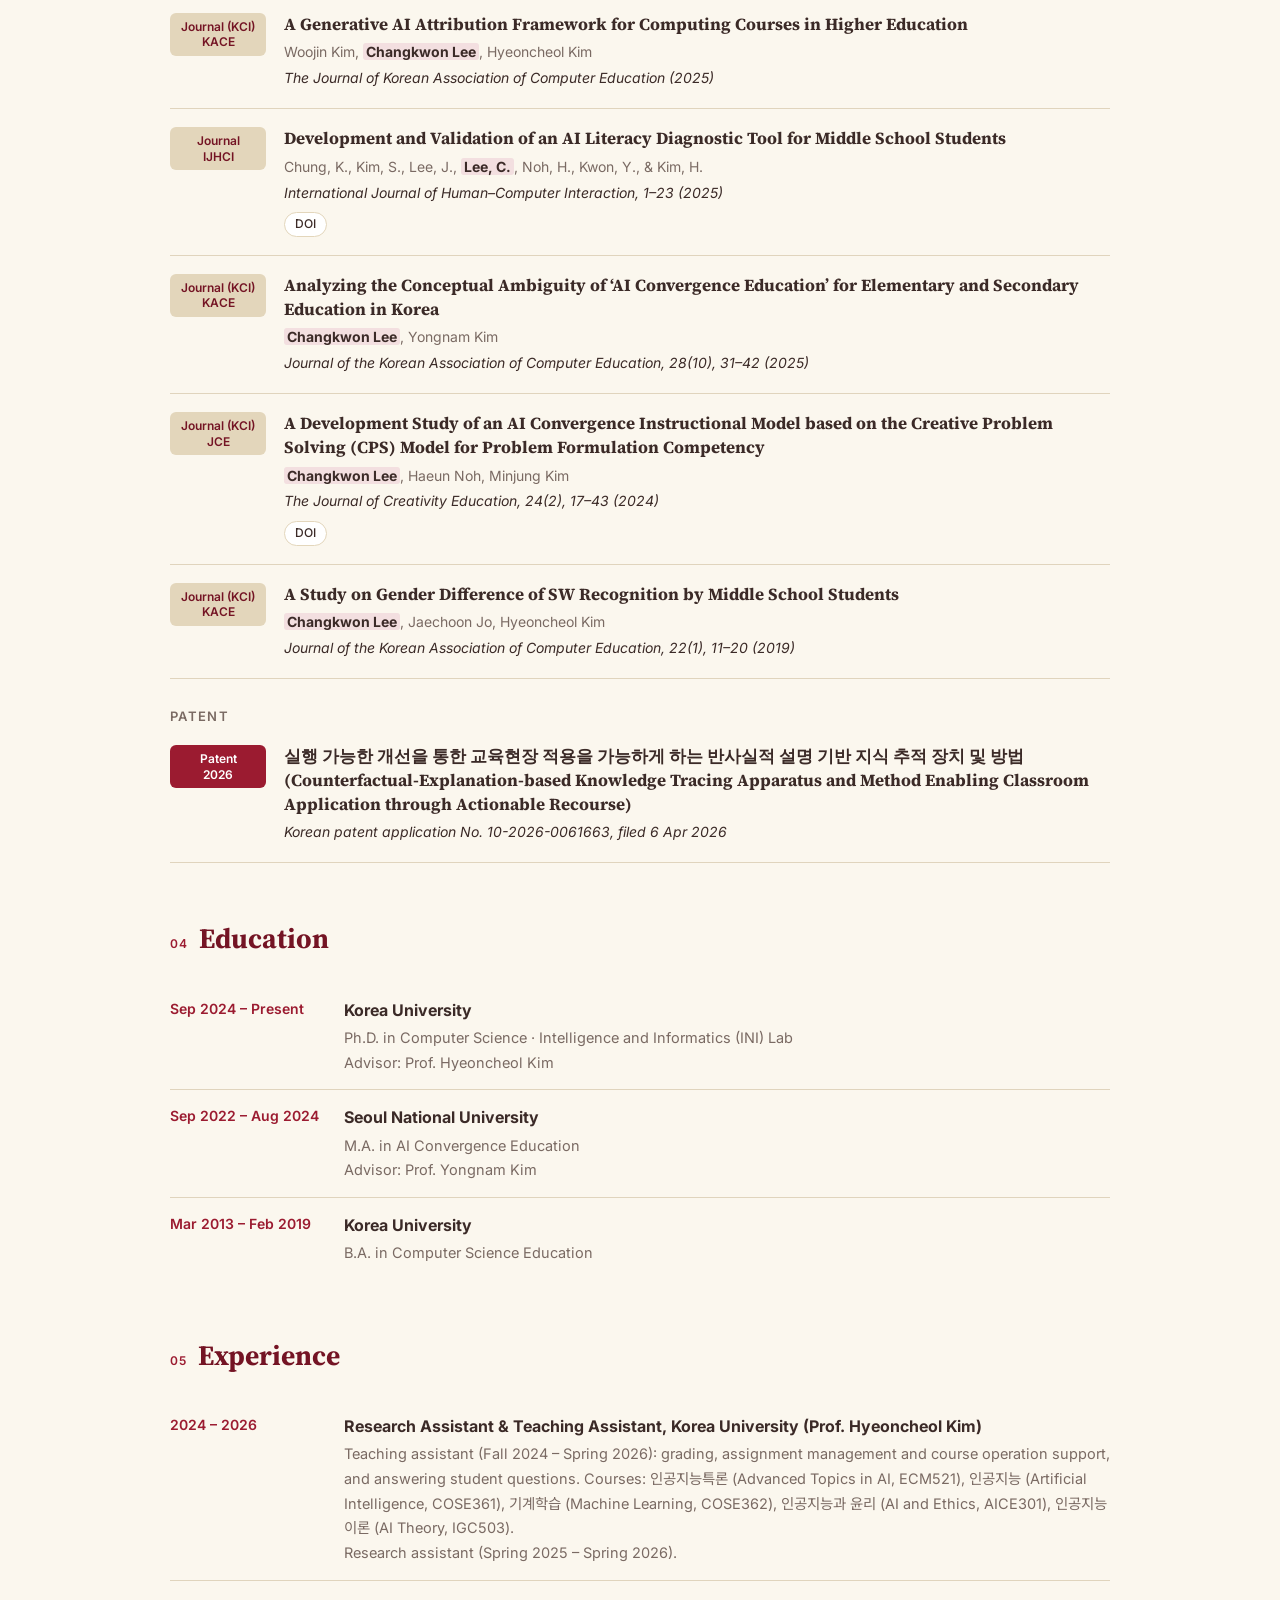
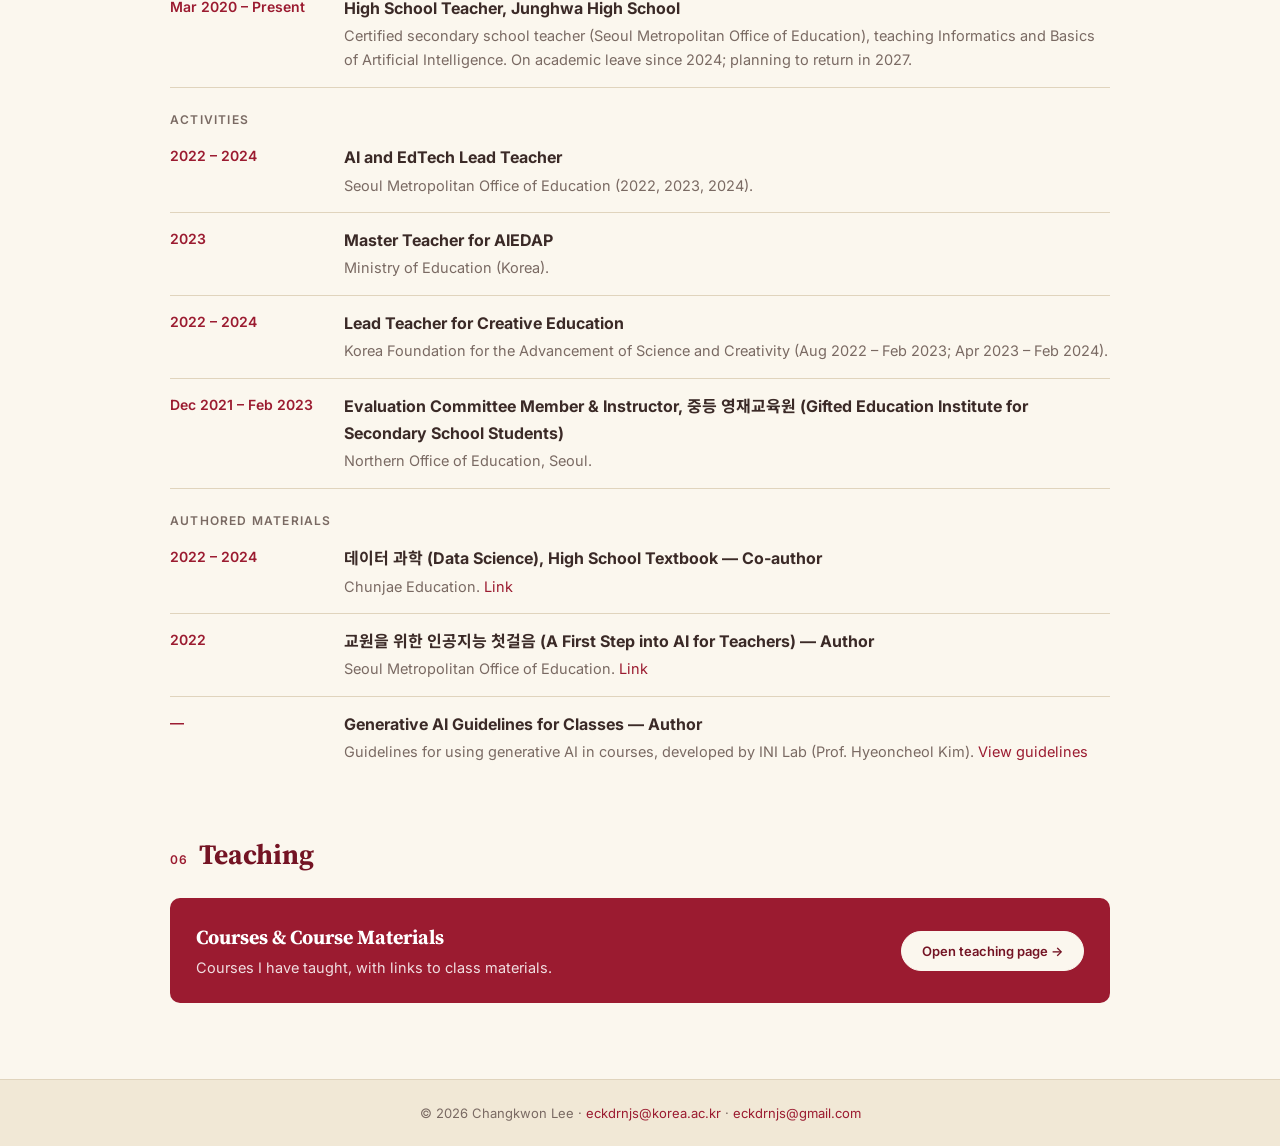
==== commit 25d60e45: "Move TA role to Experience and clarify entries - Merge teaching/research assistant roles into one Ex" ====
--- a/index.html
+++ b/index.html
@@ -174,15 +174,15 @@
   <h2><small>05</small>Experience</h2>
 
   <div class="tl">
-    <div class="when">2025 – 2026</div>
-    <div><h3>Research Assistant, Korea University (Prof. Hyeoncheol Kim)</h3><p>Research assistantship during Spring 2025 – Spring 2026. Also served as a teaching assistant (see <a href="teaching.html">Teaching</a>).</p></div>
+    <div class="when">2024 – 2026</div>
+    <div><h3>Research Assistant &amp; Teaching Assistant, Korea University (Prof. Hyeoncheol Kim)</h3><p>Teaching assistant (Fall 2024 – Spring 2026): grading, assignment management and course operation support, and answering student questions. Courses: 인공지능특론 (Advanced Topics in AI, ECM521), 인공지능 (Artificial Intelligence, COSE361), 기계학습 (Machine Learning, COSE362), 인공지능과 윤리 (AI and Ethics, AICE301), 인공지능이론 (AI Theory, IGC503).<br>Research assistant (Spring 2025 – Spring 2026).</p></div>
   </div>
   <div class="tl">
     <div class="when">Mar 2020 – Present</div>
     <div><h3>High School Teacher, Junghwa High School</h3><p>Certified secondary school teacher (Seoul Metropolitan Office of Education), teaching Informatics and Basics of Artificial Intelligence. On academic leave since 2024; planning to return in 2027.</p></div>
   </div>
 
-  <p class="tl-group">Teacher Roles &amp; Activities</p>
+  <p class="tl-group">Activities</p>
   <div class="tl">
     <div class="when">2022 – 2024</div>
     <div><h3>AI and EdTech Lead Teacher</h3><p>Seoul Metropolitan Office of Education (2022, 2023, 2024).</p></div>
@@ -197,7 +197,7 @@
   </div>
   <div class="tl">
     <div class="when">Dec 2021 – Feb 2023</div>
-    <div><h3>Evaluation Committee Member &amp; Instructor, Gifted Education Institute (Secondary)</h3><p>Northern Office of Education, Seoul.</p></div>
+    <div><h3>Evaluation Committee Member &amp; Instructor, 중등 영재교육원 (Gifted Education Institute for Secondary School Students)</h3><p>Northern Office of Education, Seoul.</p></div>
   </div>
 
   <p class="tl-group">Authored Materials</p>
@@ -220,7 +220,7 @@
   <div class="teach-card">
     <div>
       <h3>Courses &amp; Course Materials</h3>
-      <p>Courses I have taught and assisted, with links to class materials.</p>
+      <p>Courses I have taught, with links to class materials.</p>
     </div>
     <a class="btn" href="teaching.html">Open teaching page →</a>
   </div>
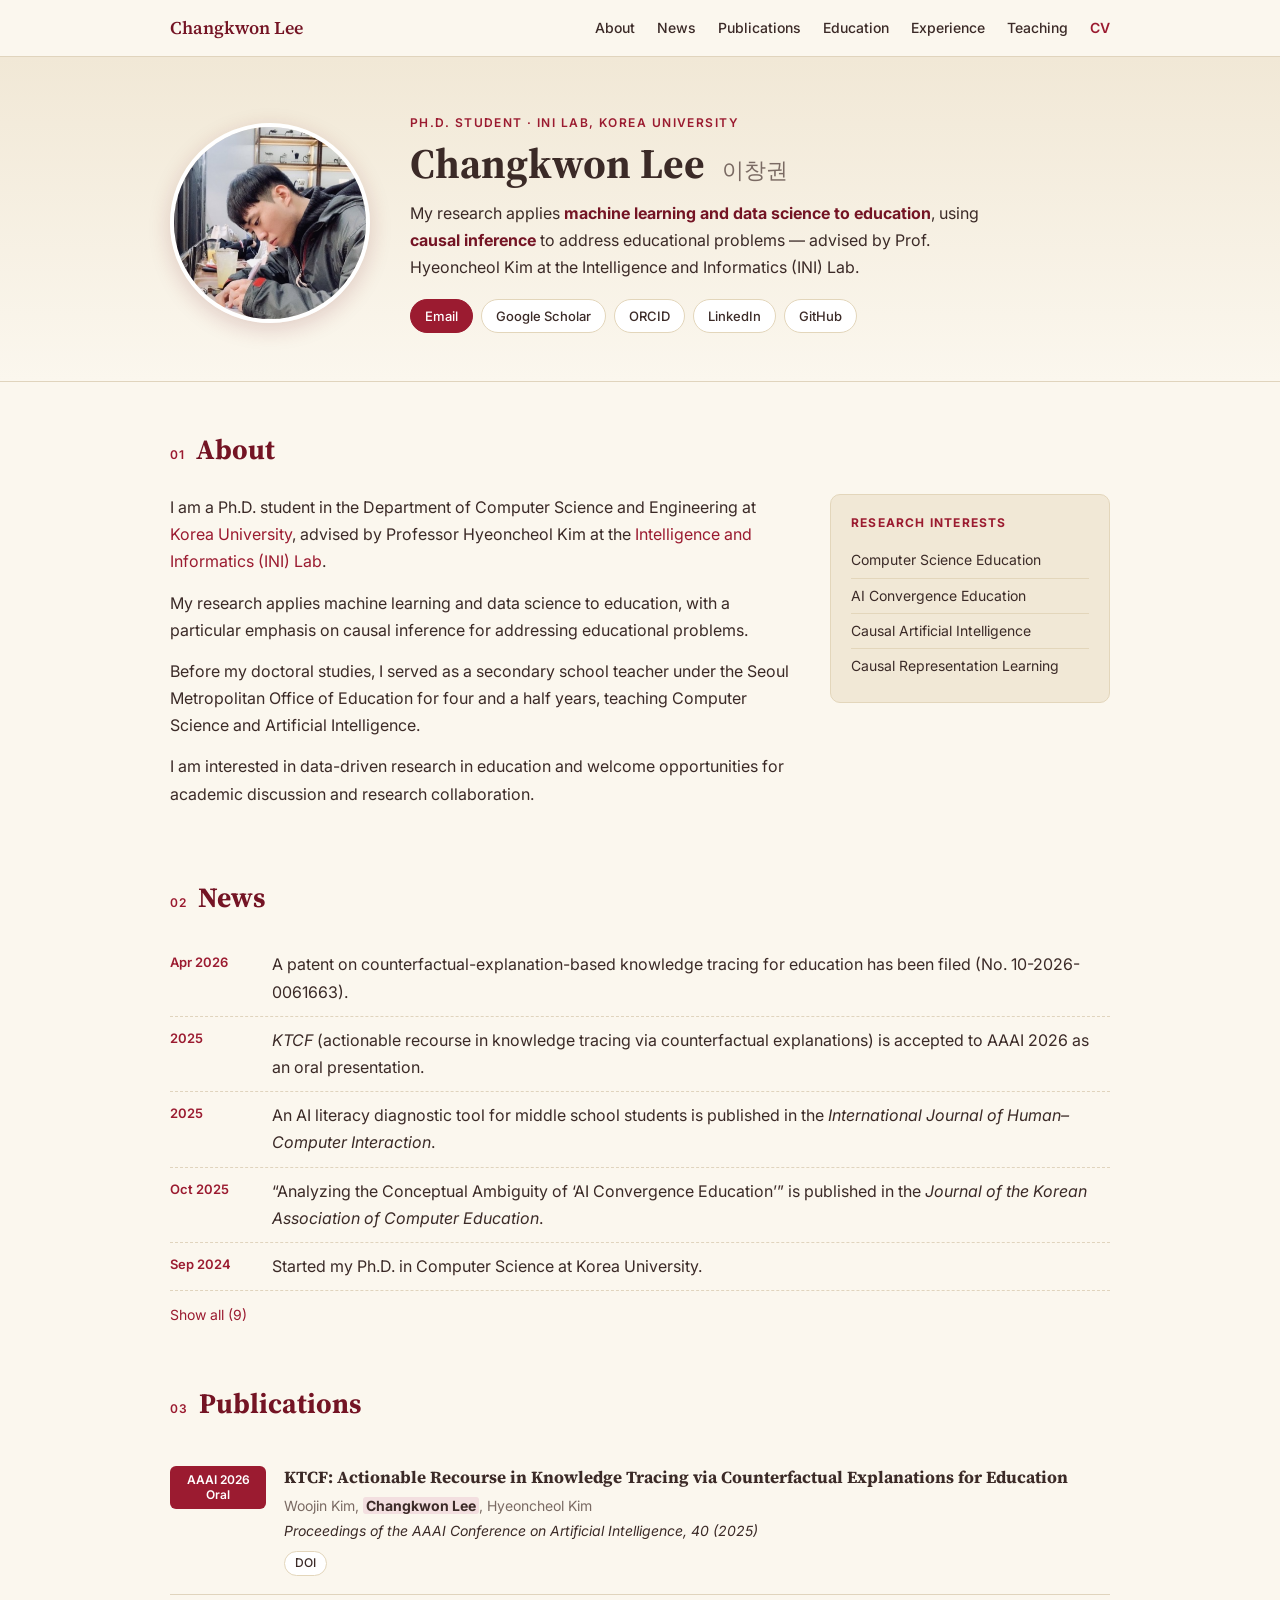
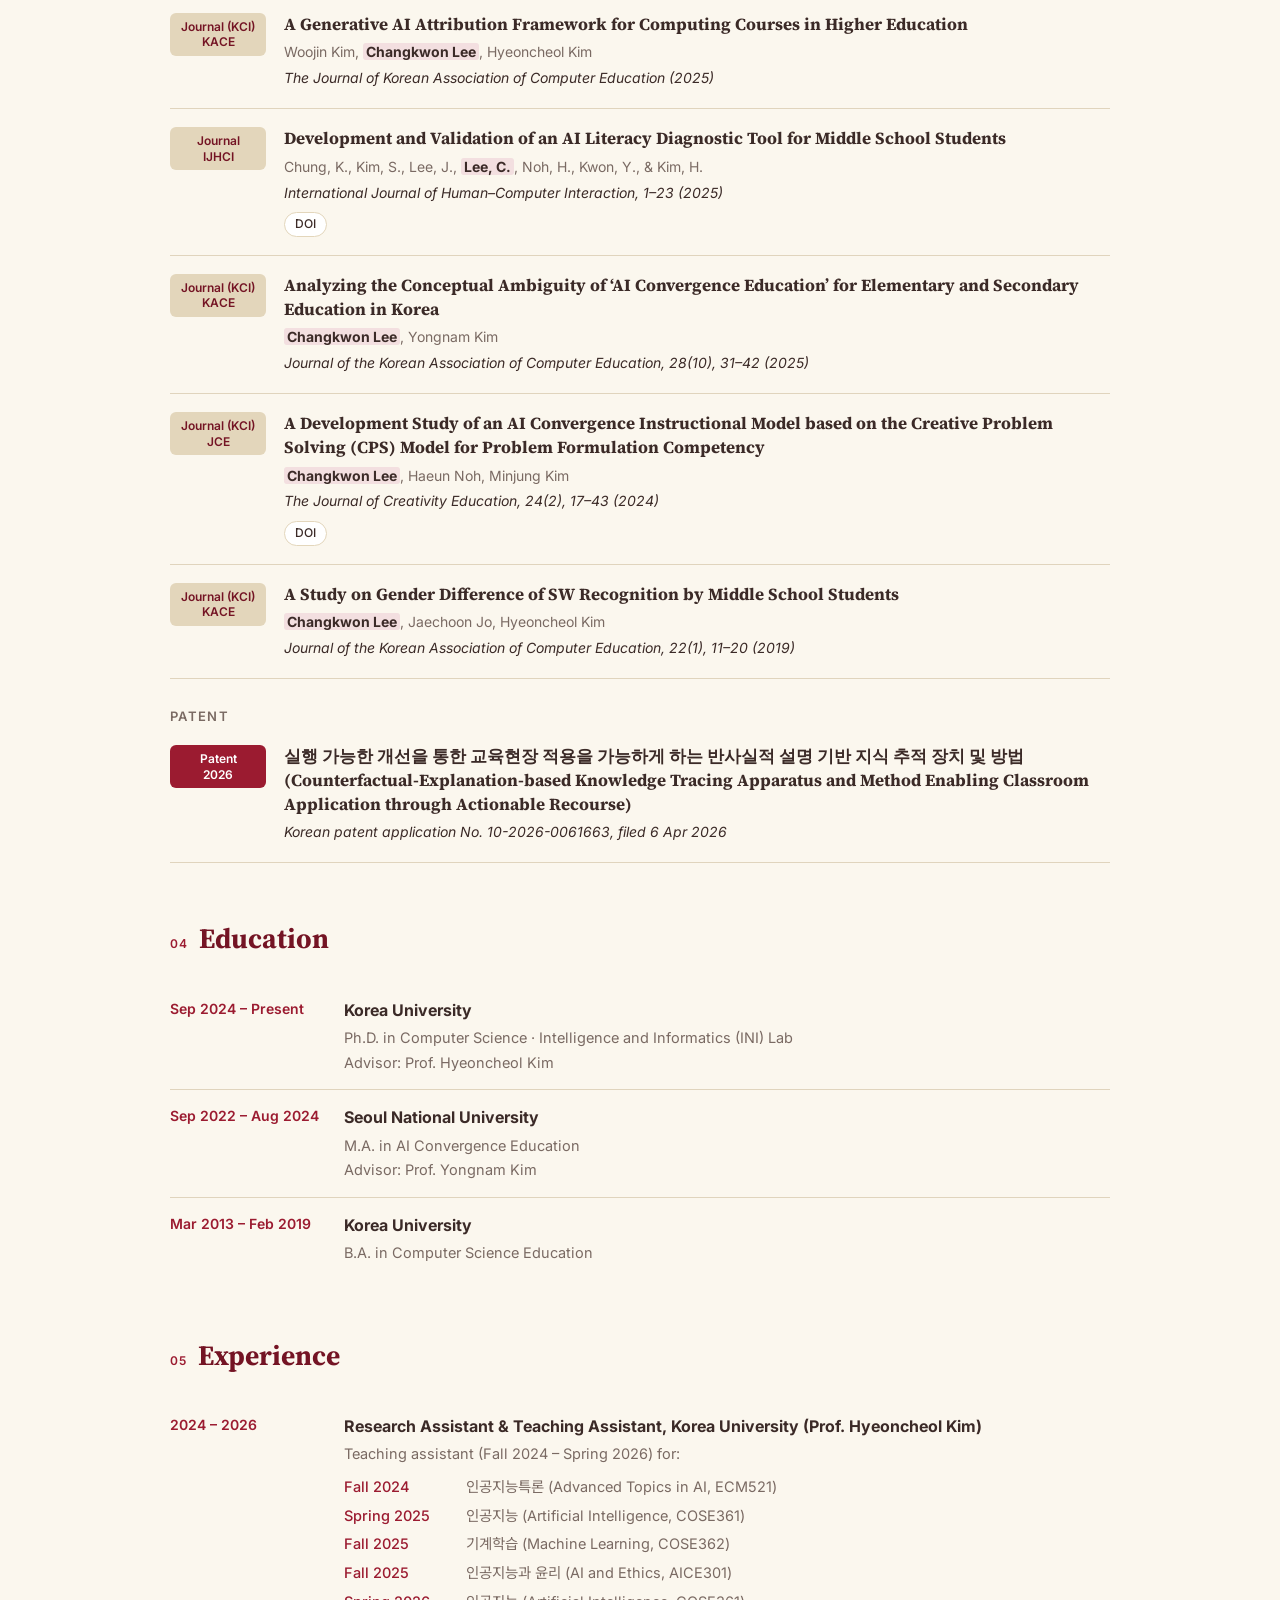
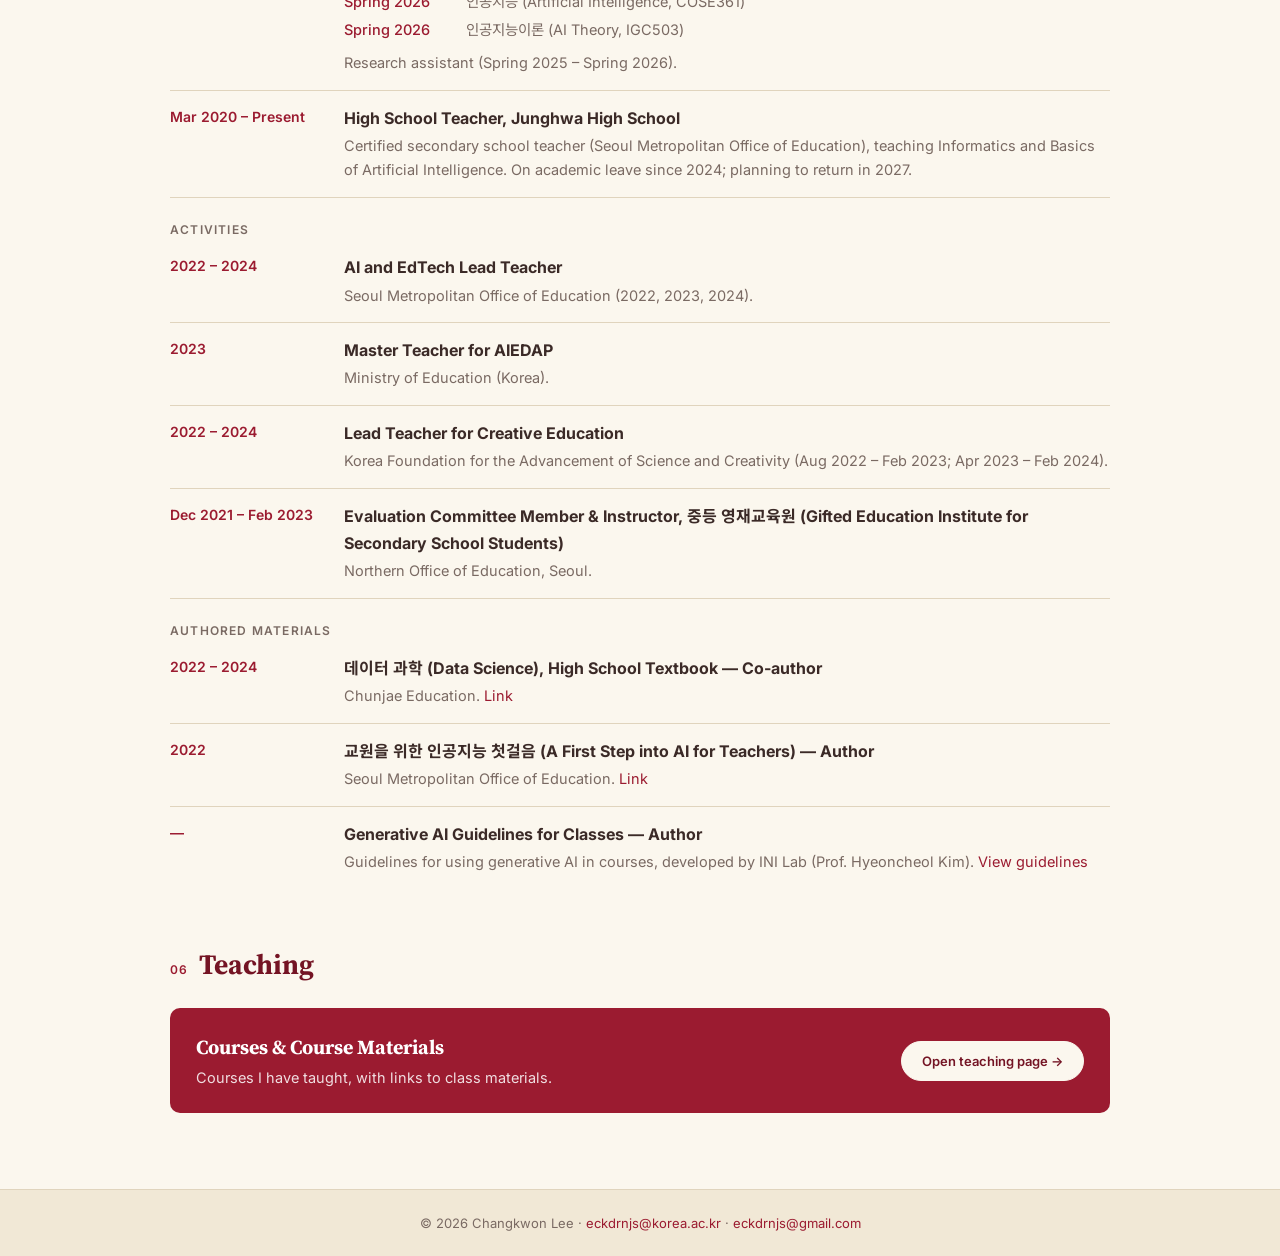
==== commit 6cd4de57: "Tidy assistant course list in Experience - Drop the duties sentence - Show courses as an aligned ter" ====
--- a/index.html
+++ b/index.html
@@ -175,7 +175,16 @@
 
   <div class="tl">
     <div class="when">2024 – 2026</div>
-    <div><h3>Research Assistant &amp; Teaching Assistant, Korea University (Prof. Hyeoncheol Kim)</h3><p>Teaching assistant (Fall 2024 – Spring 2026): grading, assignment management and course operation support, and answering student questions. Courses: 인공지능특론 (Advanced Topics in AI, ECM521), 인공지능 (Artificial Intelligence, COSE361), 기계학습 (Machine Learning, COSE362), 인공지능과 윤리 (AI and Ethics, AICE301), 인공지능이론 (AI Theory, IGC503).<br>Research assistant (Spring 2025 – Spring 2026).</p></div>
+    <div><h3>Research Assistant &amp; Teaching Assistant, Korea University (Prof. Hyeoncheol Kim)</h3><p>Teaching assistant (Fall 2024 – Spring 2026) for:</p>
+      <ul class="course-list">
+        <li><span>Fall 2024</span><span>인공지능특론 (Advanced Topics in AI, ECM521)</span></li>
+        <li><span>Spring 2025</span><span>인공지능 (Artificial Intelligence, COSE361)</span></li>
+        <li><span>Fall 2025</span><span>기계학습 (Machine Learning, COSE362)</span></li>
+        <li><span>Fall 2025</span><span>인공지능과 윤리 (AI and Ethics, AICE301)</span></li>
+        <li><span>Spring 2026</span><span>인공지능 (Artificial Intelligence, COSE361)</span></li>
+        <li><span>Spring 2026</span><span>인공지능이론 (AI Theory, IGC503)</span></li>
+      </ul>
+      <p>Research assistant (Spring 2025 – Spring 2026).</p></div>
   </div>
   <div class="tl">
     <div class="when">Mar 2020 – Present</div>
--- a/css/style.css
+++ b/css/style.css
@@ -169,3 +169,9 @@
 #gate .err { color: var(--crimson); font-size: 13px; margin: 0 0 8px; }
 #gate .actions { display: flex; justify-content: flex-end; gap: 8px; margin-top: 14px; }
 #gate .btn { cursor: pointer; font: inherit; font-size: 13px; padding: 6px 16px; }
+
+/* course list inside timeline entries */
+.course-list { list-style: none; margin: 6px 0; padding: 0; font-size: 14.5px; color: var(--muted); }
+.course-list li { display: grid; grid-template-columns: 110px 1fr; gap: 12px; padding: 2px 0; }
+.course-list li span:first-child { color: var(--crimson); font-weight: 500; }
+@media (max-width: 760px) { .course-list li { grid-template-columns: 1fr; gap: 0; padding: 4px 0; } }
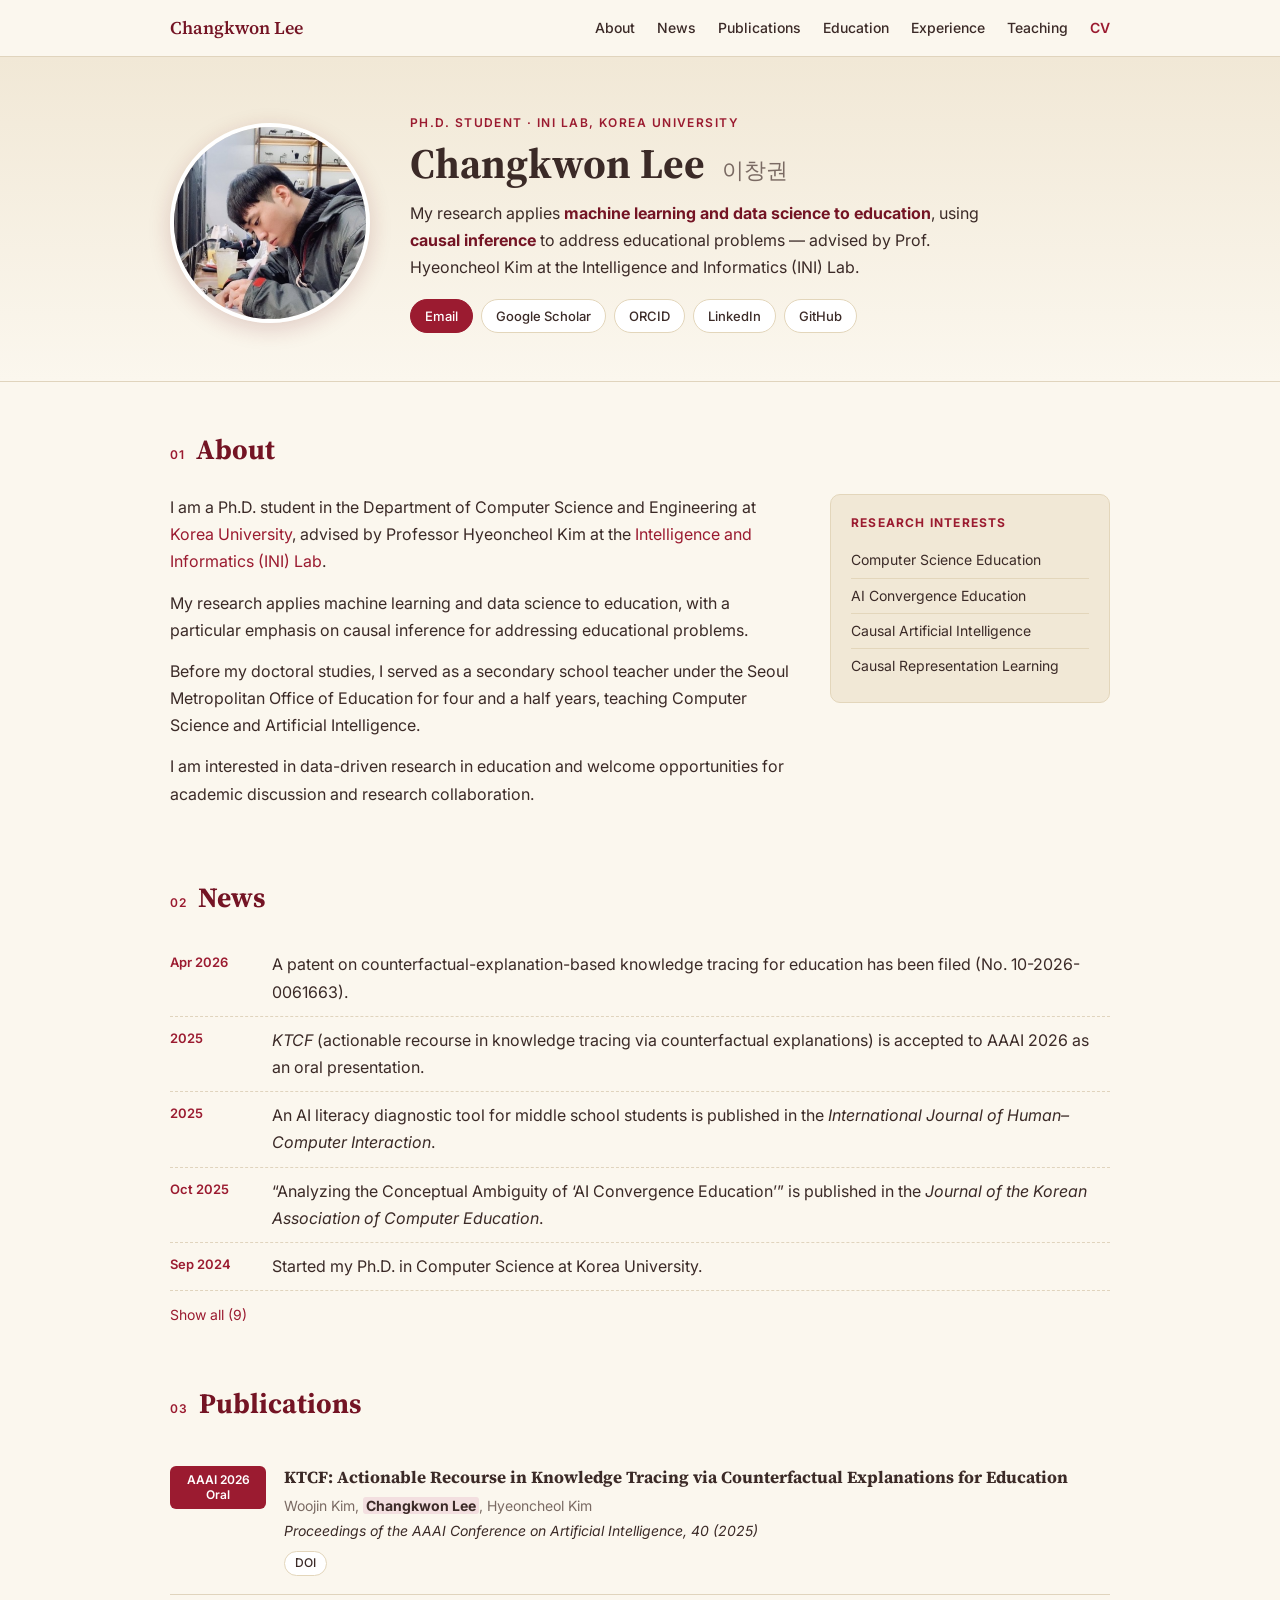
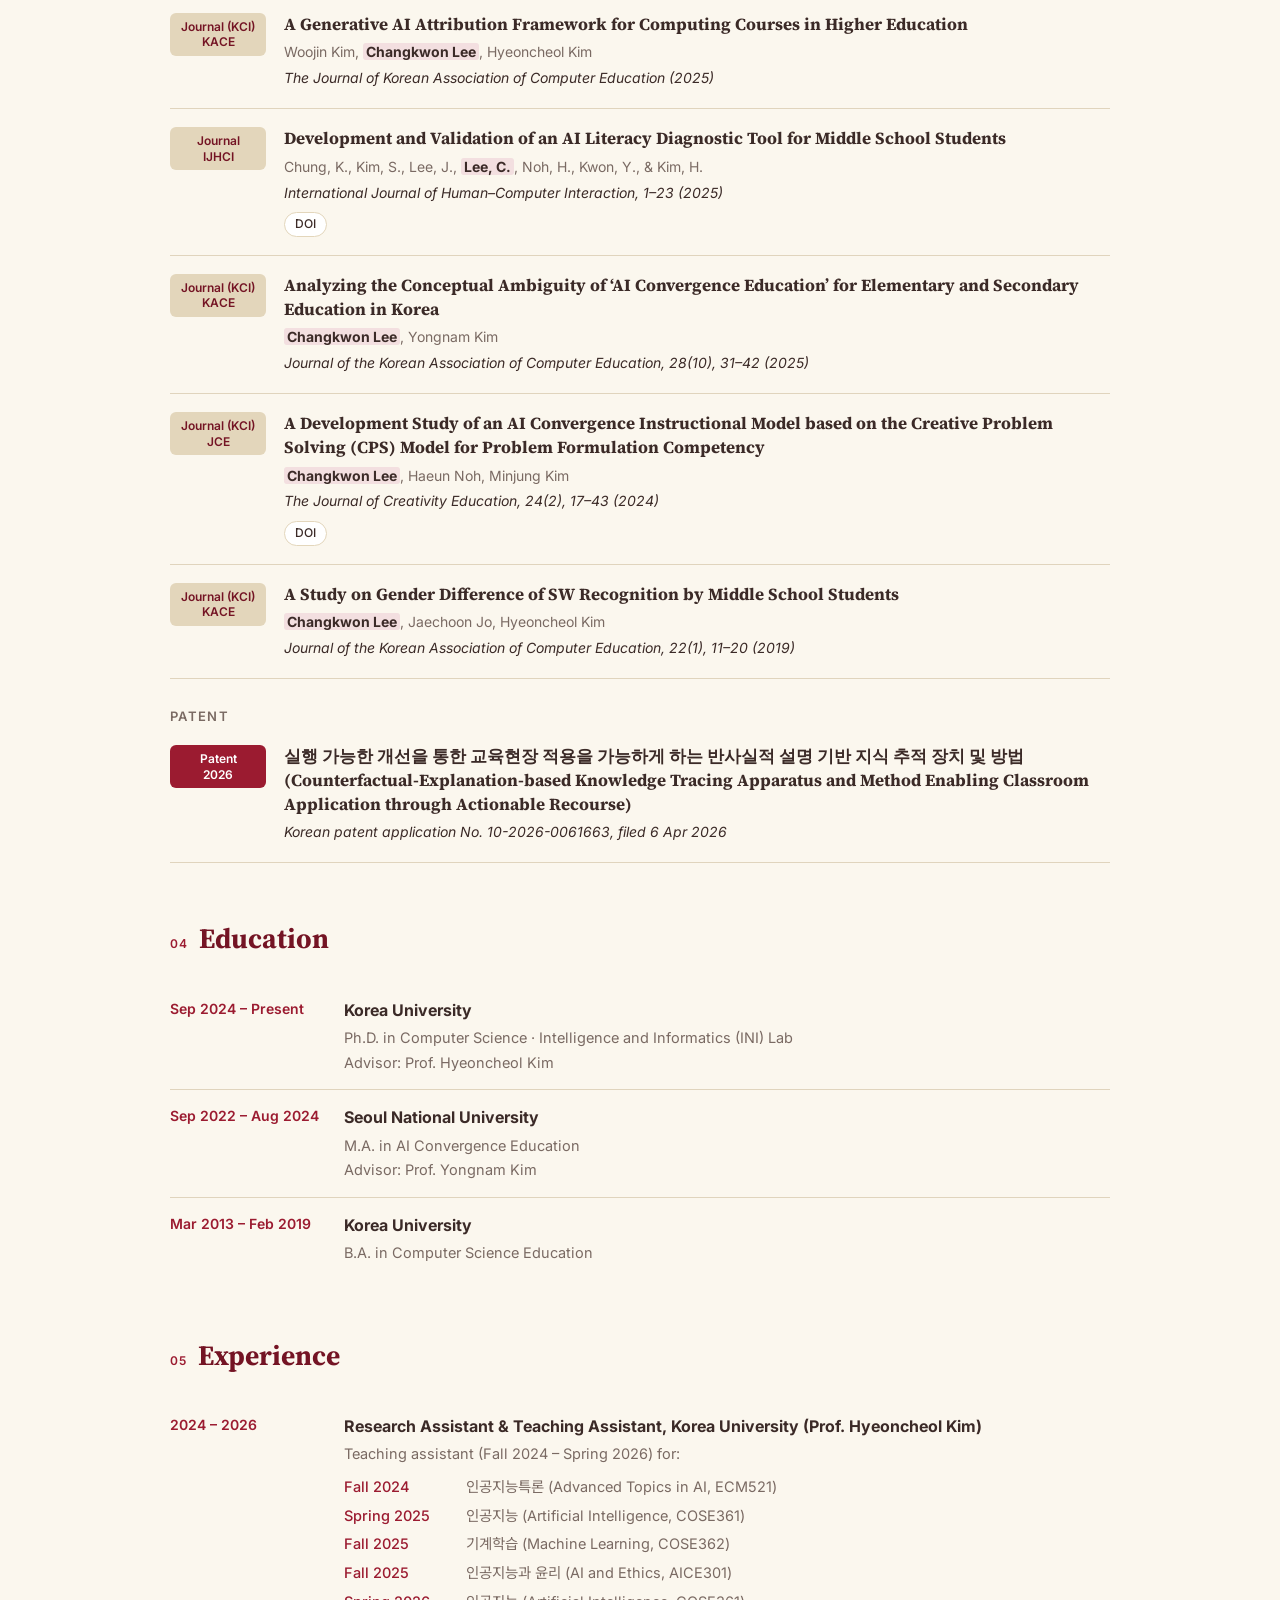
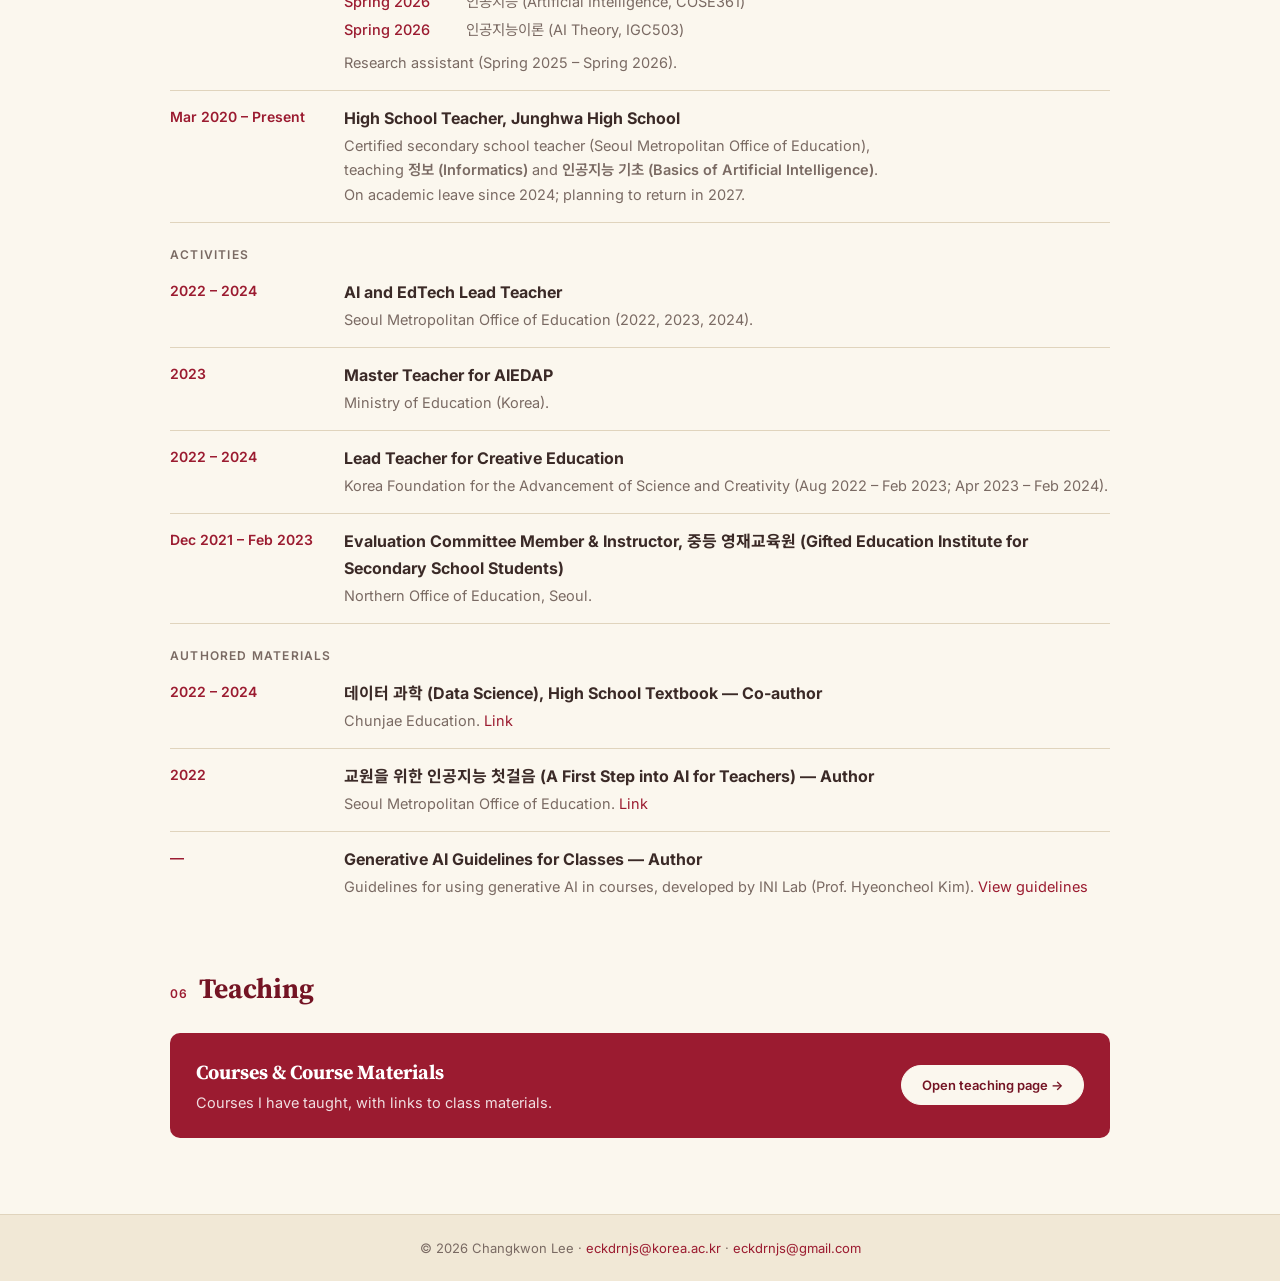
==== commit 9d19a001: "Format teacher entry on separate lines with bold course names Co-Authored-By: Claude Sonnet 5.5 <nor" ====
--- a/index.html
+++ b/index.html
@@ -188,7 +188,9 @@
   </div>
   <div class="tl">
     <div class="when">Mar 2020 – Present</div>
-    <div><h3>High School Teacher, Junghwa High School</h3><p>Certified secondary school teacher (Seoul Metropolitan Office of Education), teaching Informatics and Basics of Artificial Intelligence. On academic leave since 2024; planning to return in 2027.</p></div>
+    <div><h3>High School Teacher, Junghwa High School</h3><p>Certified secondary school teacher (Seoul Metropolitan Office of Education),<br>
+      teaching <span class="course">정보 (Informatics)</span> and <span class="course">인공지능 기초 (Basics of Artificial Intelligence)</span>.<br>
+      On academic leave since 2024; planning to return in 2027.</p></div>
   </div>
 
   <p class="tl-group">Activities</p>
--- a/css/style.css
+++ b/css/style.css
@@ -175,3 +175,5 @@
 .course-list li { display: grid; grid-template-columns: 110px 1fr; gap: 12px; padding: 2px 0; }
 .course-list li span:first-child { color: var(--crimson); font-weight: 500; }
 @media (max-width: 760px) { .course-list li { grid-template-columns: 1fr; gap: 0; padding: 4px 0; } }
+
+.course { font-weight: 600; }
